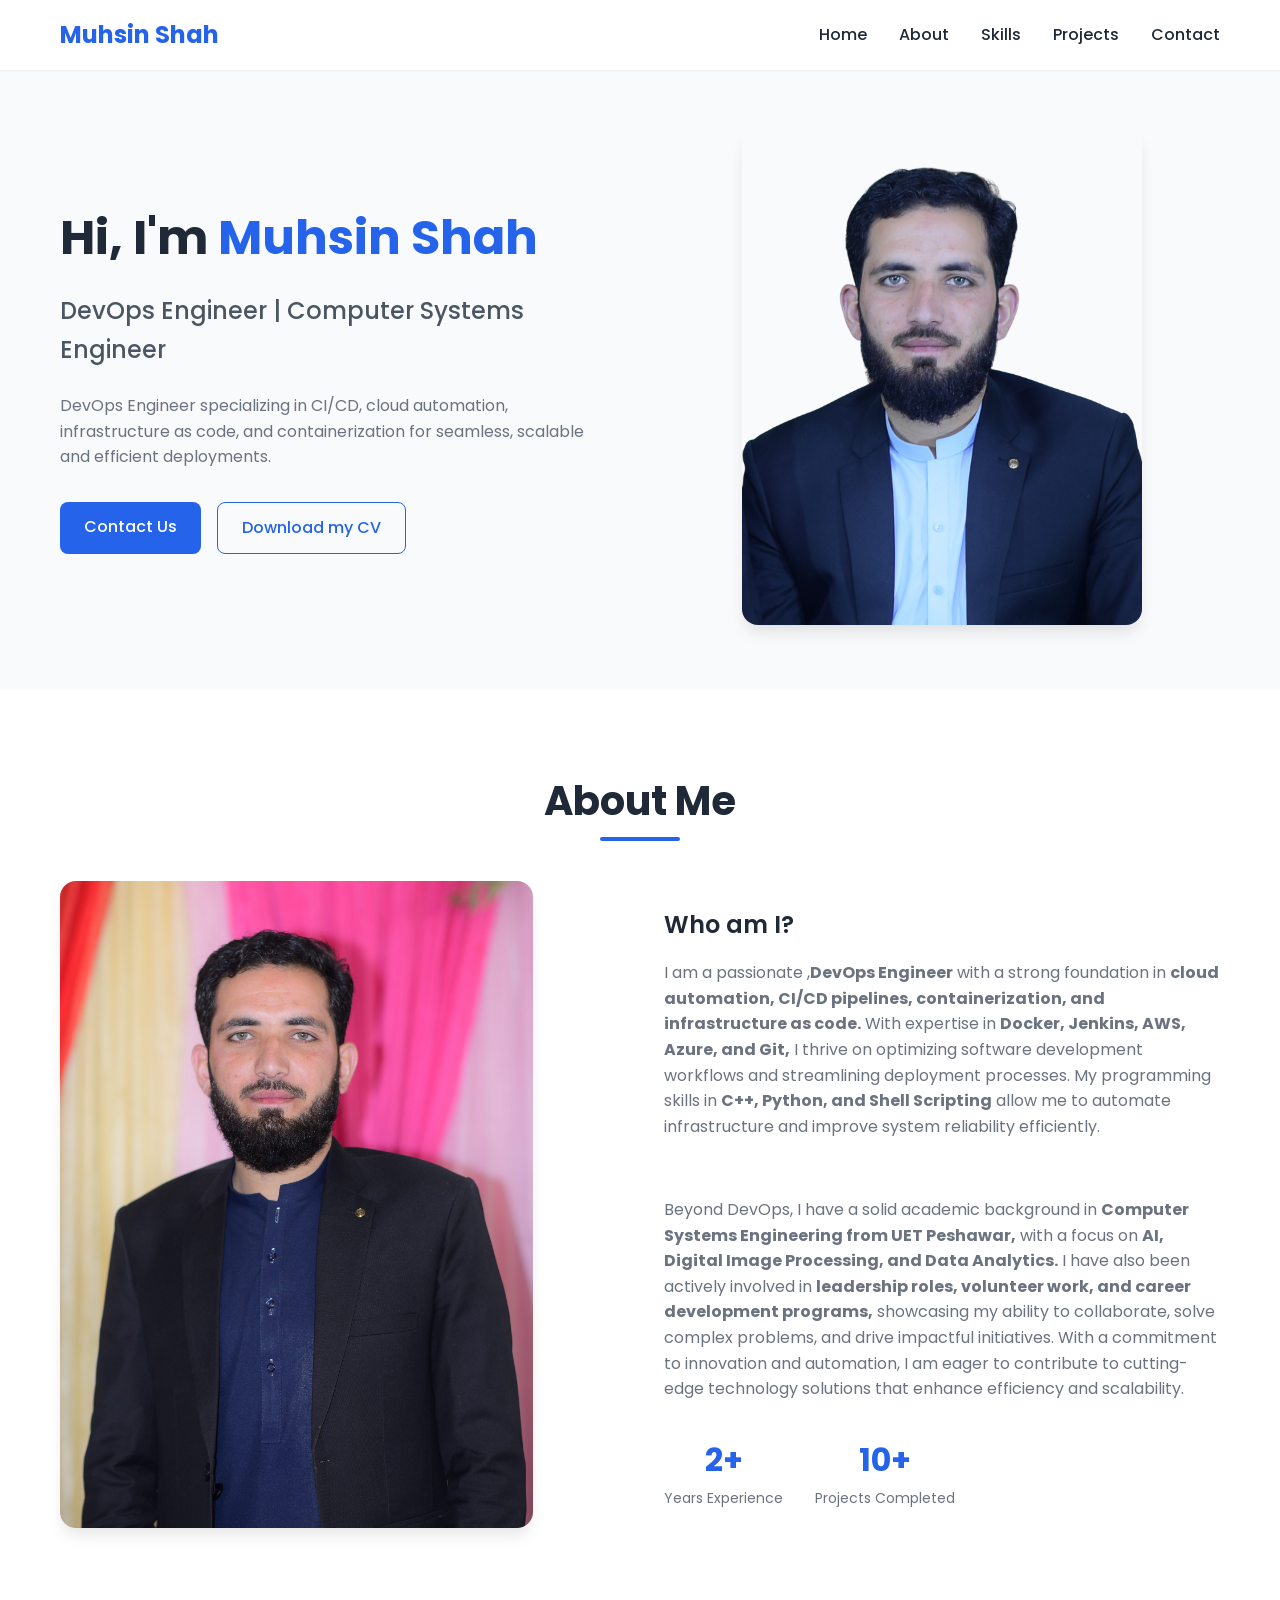
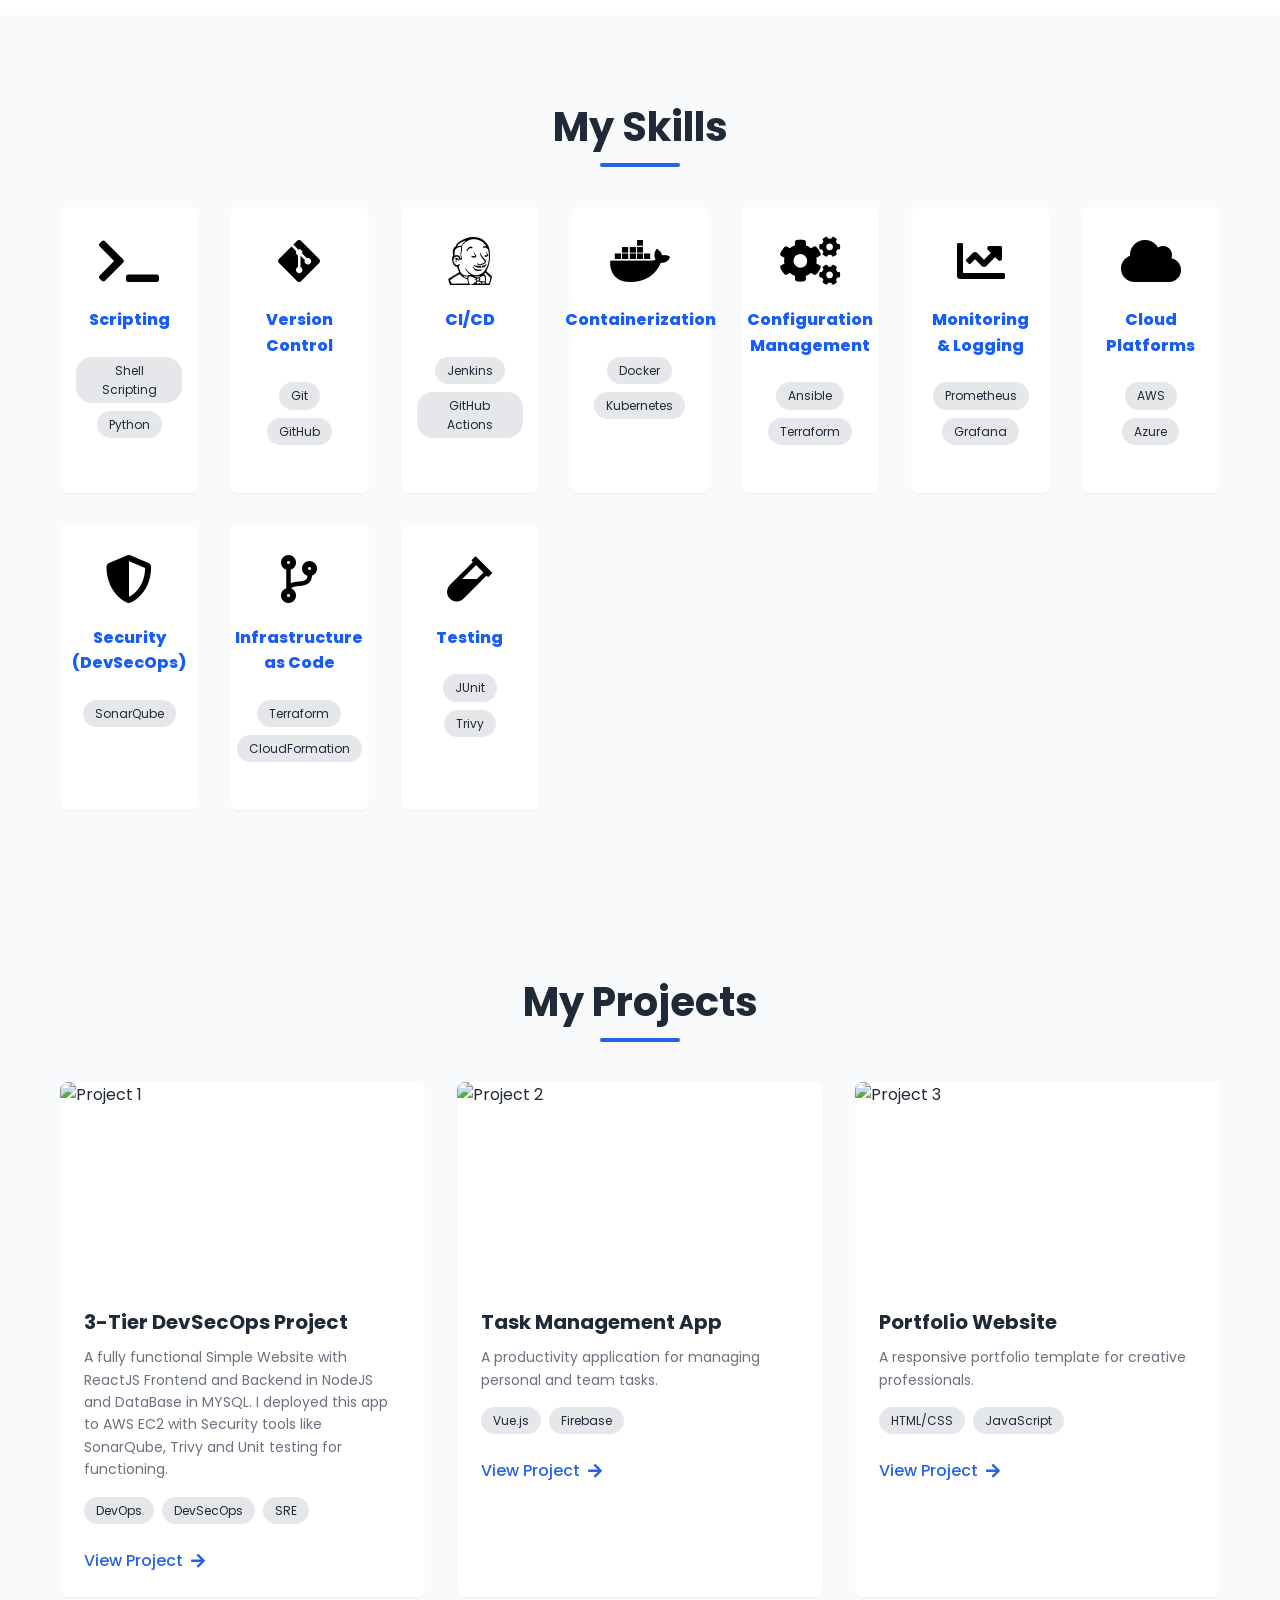
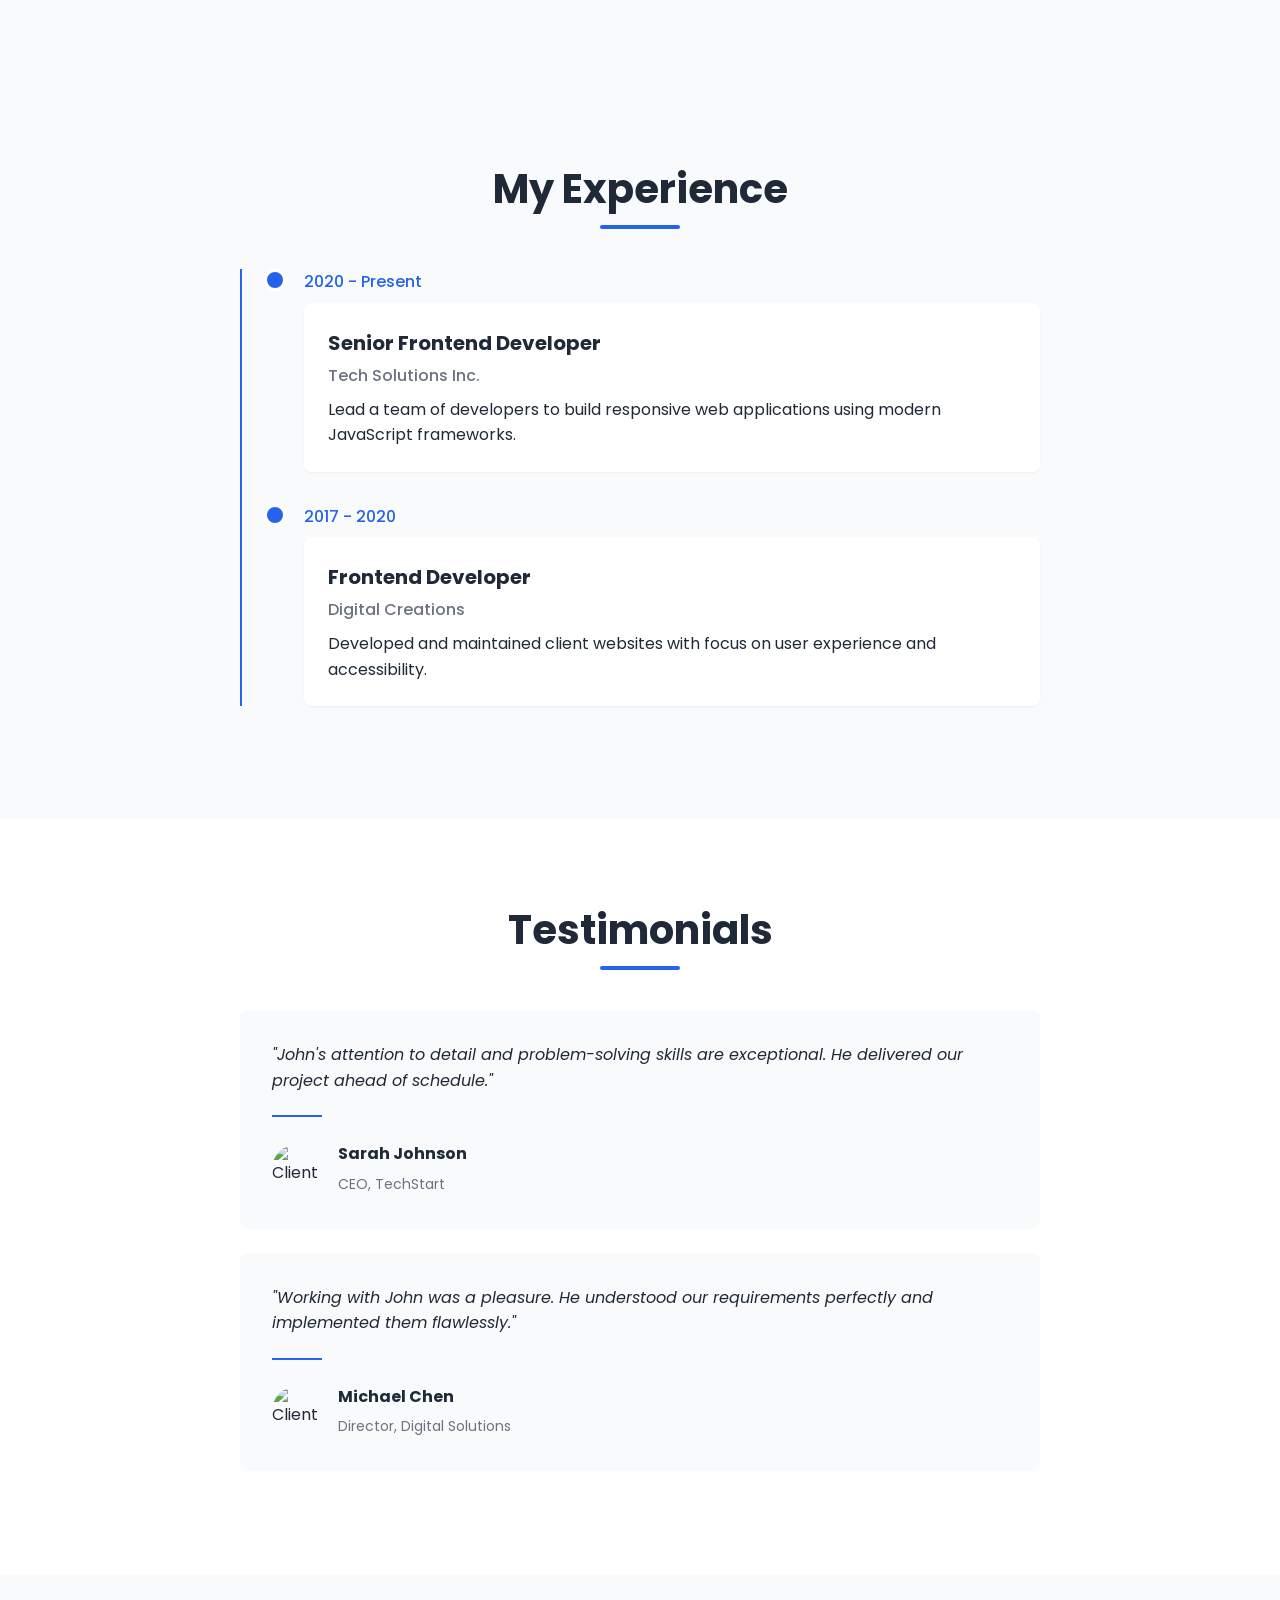
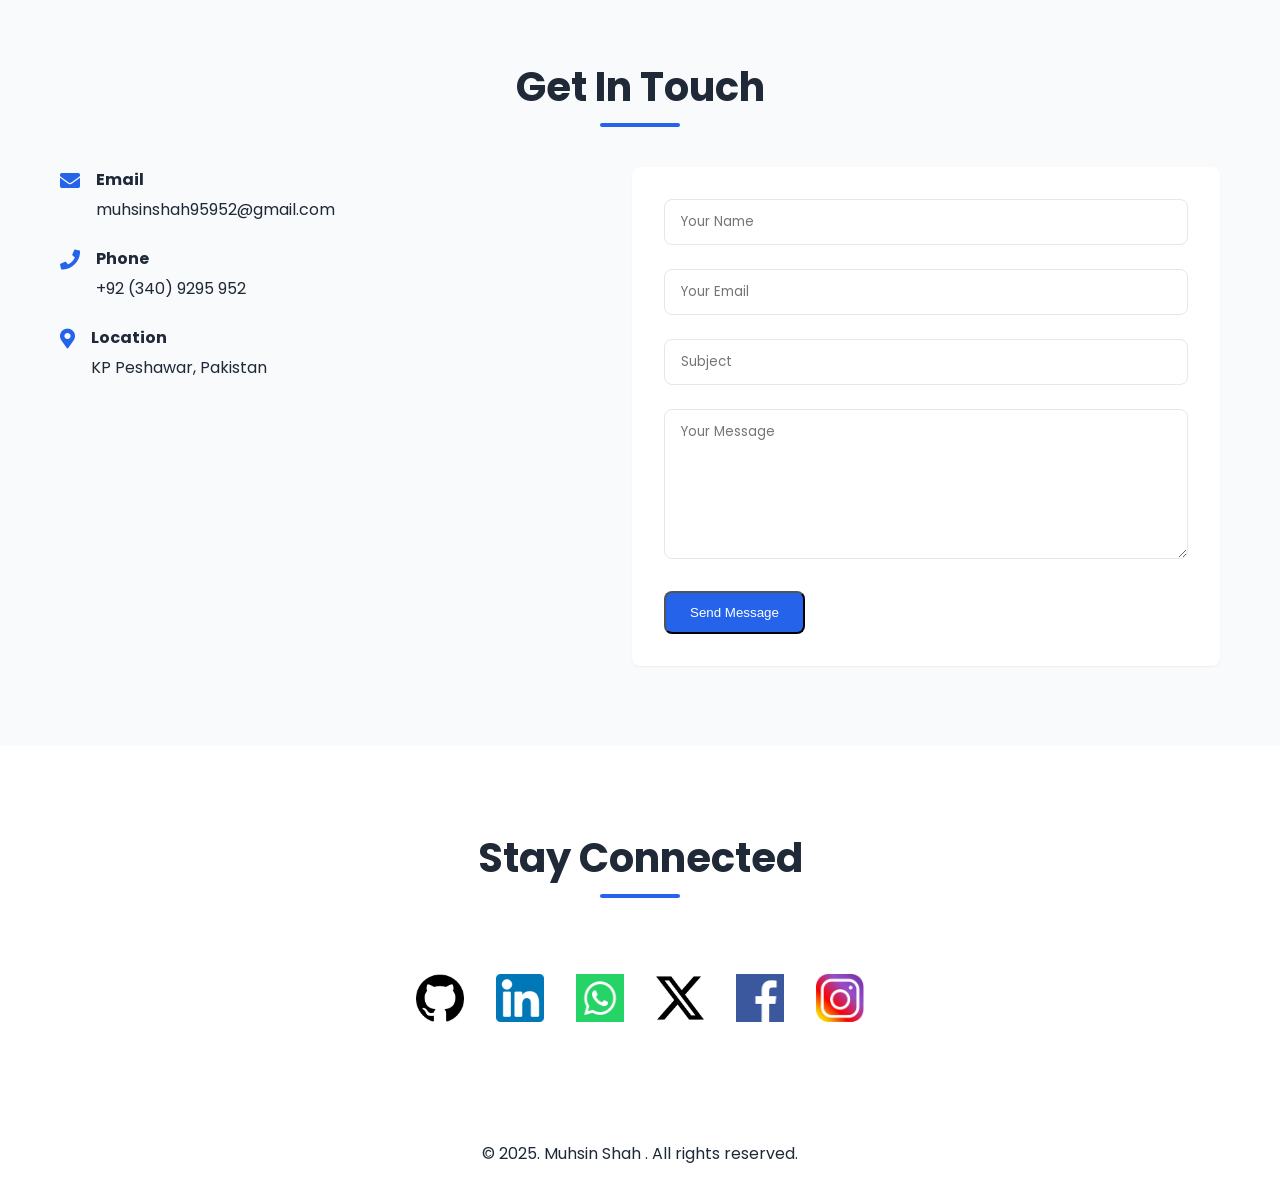
==== index.html @ 658a00d7 "Update index.html" ====
<!DOCTYPE html>
<html lang="en">
  <head>
    <meta charset="UTF-8" />
    <meta name="viewport" content="width=device-width, initial-scale=1.0" />
    <title>Muhsin Shah</title>
    <link
      rel="stylesheet"
      href="https://cdnjs.cloudflare.com/ajax/libs/font-awesome/6.4.0/css/all.min.css"
    />
    <link
      href="https://fonts.googleapis.com/css2?family=Poppins:wght@300;400;500;600;700&display=swap"
      rel="stylesheet"
    />
    <link
      rel="stylesheet"
      href="https://cdnjs.cloudflare.com/ajax/libs/font-awesome/5.15.4/css/all.min.css"
    />
    <link
      rel="stylesheet"
      href="https://cdnjs.cloudflare.com/ajax/libs/font-awesome/5.15.4/css/brands.min.css"
    />

    <link rel="stylesheet" href="./css/style.css" />
  </head>
  <body>
    <!-- Navigation -->
    <nav class="navbar">
      <div class="container">
        <a href="#" class="logo">Muhsin Shah</a>
        <div class="nav-links">
          <a href="#home">Home</a>
          <a href="#about">About</a>
          <a href="#skills">Skills</a>
          <a href="#projects">Projects</a>
          <a href="#contact">Contact</a>
        </div>
        <button class="menu-toggle" title="Toggle Navigation Menu">
          <i class="fas fa-bars"></i>
        </button>
      </div>
    </nav>

    <!-- Hero Section -->
    <section id="home" class="hero">
      <div class="container">
        <div class="hero-content">
          <h1>Hi, I'm <span>Muhsin Shah</span></h1>
          <h2>DevOps Engineer | Computer Systems Engineer</h2>
          <p>
            DevOps Engineer specializing in CI/CD, cloud automation,
            infrastructure as code, and containerization for seamless, scalable
            and efficient deployments.
          </p>
          <div class="cta-buttons">
            <a href="#stay-connected" class="btn primary">Contact Us</a>
            <a
              href="https://drive.google.com/uc?export=download&id=1-Bs3rzrTunUEr9uv6PEUd7dFPydY8OmH"
              class="btn secondary"
              >Download my CV</a
            >
          </div>
        </div>
        <div class="hero-image">
          <img src="./images/muhisn5.png" alt="Profile of Muhsin Shah" />
        </div>
      </div>
    </section>

    <!-- About Section -->
    <section id="about" class="about">
      <div class="container">
        <h2 class="section-title">About Me</h2>
        <div class="about-content">
          <div class="about-image">
            <img src="./images/muhisn4m1.jpg" alt="About Me" />
          </div>
          <div class="about-text">
            <h3>Who am I?</h3>
            <p>
              I am a passionate ,<b>DevOps Engineer</b> with a strong foundation
              in
              <b>
                cloud automation, CI/CD pipelines, containerization, and
                infrastructure as code.</b
              >
              With expertise in <b>Docker, Jenkins, AWS, Azure, and Git,</b> I
              thrive on optimizing software development workflows and
              streamlining deployment processes. My programming skills in
              <b>C++, Python, and Shell Scripting</b> allow me to automate
              infrastructure and improve system reliability efficiently.
            </p>
            <br />
            <p>
              Beyond DevOps, I have a solid academic background in
              <b>Computer Systems Engineering from UET Peshawar,</b> with a
              focus on
              <b>AI, Digital Image Processing, and Data Analytics.</b> I have
              also been actively involved in
              <b
                >leadership roles, volunteer work, and career development
                programs,</b
              >
              showcasing my ability to collaborate, solve complex problems, and
              drive impactful initiatives. With a commitment to innovation and
              automation, I am eager to contribute to cutting-edge technology
              solutions that enhance efficiency and scalability.
            </p>
            <div class="about-stats">
              <div class="stat-item">
                <span class="stat-number">2+</span>
                <span class="stat-label">Years Experience</span>
              </div>
              <div class="stat-item">
                <span class="stat-number">10+</span>
                <span class="stat-label">Projects Completed</span>
              </div>
            </div>
          </div>
        </div>
      </div>
    </section>

    <section id="skills" class="skills">
      <div class="container">
        <h2 class="section-title">My Skills</h2>
        <div class="skills-grid">
          <!-- Scripting -->
          <div class="skill-card">
            <div class="skill-icon"><i class="fas fa-terminal"></i></div>
            <h3>Scripting</h3>
            <div class="skill-tags">
              <span>Shell Scripting</span>
              <span>Python</span>
            </div>
          </div>

          <!-- Version Control -->
          <div class="skill-card">
            <div class="skill-icon"><i class="fab fa-git-alt"></i></div>
            <h3>Version Control</h3>
            <div class="skill-tags">
              <span>Git</span>
              <span>GitHub</span>
            </div>
          </div>

          <!-- CI/CD -->
          <div class="skill-card">
            <div class="skill-icon"><i class="fab fa-jenkins"></i></div>
            <h3>CI/CD</h3>
            <div class="skill-tags">
              <span>Jenkins</span>
              <span>GitHub Actions</span>
            </div>
          </div>

          <!-- Containerization -->
          <div class="skill-card">
            <div class="skill-icon"><i class="fab fa-docker"></i></div>
            <h3>Containerization</h3>
            <div class="skill-tags">
              <span>Docker</span>
              <span>Kubernetes</span>
            </div>
          </div>

          <!-- Configuration Management -->
          <div class="skill-card">
            <div class="skill-icon"><i class="fas fa-cogs"></i></div>
            <h3>Configuration Management</h3>
            <div class="skill-tags">
              <span>Ansible</span>
              <span>Terraform</span>
            </div>
          </div>

          <!-- Monitoring & Logging -->
          <div class="skill-card">
            <div class="skill-icon"><i class="fas fa-chart-line"></i></div>
            <h3>Monitoring & Logging</h3>
            <div class="skill-tags">
              <span>Prometheus</span>
              <span>Grafana</span>
            </div>
          </div>

          <!-- Cloud Platforms -->
          <div class="skill-card">
            <div class="skill-icon"><i class="fas fa-cloud"></i></div>
            <h3>Cloud Platforms</h3>
            <div class="skill-tags">
              <span>AWS</span>
              <span>Azure</span>
            </div>
          </div>

          <!-- DevSecOps -->
          <div class="skill-card">
            <div class="skill-icon"><i class="fas fa-shield-alt"></i></div>
            <h3>Security (DevSecOps)</h3>
            <div class="skill-tags">
              <span>SonarQube</span>
            </div>
          </div>

          <!-- IaC -->
          <div class="skill-card">
            <div class="skill-icon"><i class="fas fa-code-branch"></i></div>
            <h3>Infrastructure as Code</h3>
            <div class="skill-tags">
              <span>Terraform</span>
              <span>CloudFormation</span>
            </div>
          </div>

          <!-- Testing -->
          <div class="skill-card">
            <div class="skill-icon"><i class="fas fa-vial"></i></div>
            <h3>Testing</h3>
            <div class="skill-tags">
              <span>JUnit</span>
              <span>Trivy</span>
            </div>
          </div>
        </div>
      </div>
    </section>

    <!-- Projects Section -->
    <section id="projects" class="projects">
      <div class="container">
        <h2 class="section-title">My Projects</h2>
        <div class="projects-grid">
          <div class="project-card">
            <div class="project-image">
              <img
                src="https://images.unsplash.com/photo-1551288049-bebda4e38f71"
                alt="Project 1"
              />
            </div>
            <div class="project-content">
              <h3>3-Tier DevSecOps Project</h3>
              <p>
                A fully functional Simple Website with ReactJS Frontend and Backend in NodeJS and DataBase in MYSQL. 
                I deployed this app to AWS EC2 with Security tools like SonarQube, Trivy and Unit testing for functioning.
              </p>
              <div class="project-tags">
                <span>DevOps</span>
                <span>DevSecOps</span>
                <span>SRE</span>
              </div>
              <a href="#" class="project-link"
                >View Project <i class="fas fa-arrow-right"></i
              ></a>
            </div>
          </div>
          <div class="project-card">
            <div class="project-image">
              <img
                src="https://images.unsplash.com/photo-1467232004584-a241de8bcf5d"
                alt="Project 2"
              />
            </div>
            <div class="project-content">
              <h3>Task Management App</h3>
              <p>
                A productivity application for managing personal and team tasks.
              </p>
              <div class="project-tags">
                <span>Vue.js</span>
                <span>Firebase</span>
              </div>
              <a href="#" class="project-link"
                >View Project <i class="fas fa-arrow-right"></i
              ></a>
            </div>
          </div>
          <div class="project-card">
            <div class="project-image">
              <img
                src="https://images.unsplash.com/photo-1499951360447-b19be8fe80f5"
                alt="Project 3"
              />
            </div>
            <div class="project-content">
              <h3>Portfolio Website</h3>
              <p>A responsive portfolio template for creative professionals.</p>
              <div class="project-tags">
                <span>HTML/CSS</span>
                <span>JavaScript</span>
              </div>
              <a href="#" class="project-link"
                >View Project <i class="fas fa-arrow-right"></i
              ></a>
            </div>
          </div>
        </div>
      </div>
    </section>

    <!-- Experience Section -->
    <section id="experience" class="experience">
      <div class="container">
        <h2 class="section-title">My Experience</h2>
        <div class="timeline">
          <div class="timeline-item">
            <div class="timeline-date">2020 - Present</div>
            <div class="timeline-content">
              <h3>Senior Frontend Developer</h3>
              <h4>Tech Solutions Inc.</h4>
              <p>
                Lead a team of developers to build responsive web applications
                using modern JavaScript frameworks.
              </p>
            </div>
          </div>
          <div class="timeline-item">
            <div class="timeline-date">2017 - 2020</div>
            <div class="timeline-content">
              <h3>Frontend Developer</h3>
              <h4>Digital Creations</h4>
              <p>
                Developed and maintained client websites with focus on user
                experience and accessibility.
              </p>
            </div>
          </div>
        </div>
      </div>
    </section>

    <!-- Testimonials Section -->
    <section id="testimonials" class="testimonials">
      <div class="container">
        <h2 class="section-title">Testimonials</h2>
        <div class="testimonial-slider">
          <div class="testimonial-item">
            <div class="testimonial-content">
              <p>
                "John's attention to detail and problem-solving skills are
                exceptional. He delivered our project ahead of schedule."
              </p>
            </div>
            <div class="testimonial-author">
              <img
                src="https://images.unsplash.com/photo-1531123897727-8f129e1688ce"
                alt="Client 1"
              />
              <div>
                <h4>Sarah Johnson</h4>
                <span>CEO, TechStart</span>
              </div>
            </div>
          </div>
          <div class="testimonial-item">
            <div class="testimonial-content">
              <p>
                "Working with John was a pleasure. He understood our
                requirements perfectly and implemented them flawlessly."
              </p>
            </div>
            <div class="testimonial-author">
              <img
                src="https://images.unsplash.com/photo-1568602471122-7832951cc4c5"
                alt="Client 2"
              />
              <div>
                <h4>Michael Chen</h4>
                <span>Director, Digital Solutions</span>
              </div>
            </div>
          </div>
        </div>
      </div>
    </section>

    <!-- Contact Section -->
    <section id="contact" class="contact">
      <div class="container">
        <h2 class="section-title">Get In Touch</h2>
        <div class="contact-container">
          <div class="contact-info">
            <div class="info-item">
              <i class="fas fa-envelope"></i>
              <div>
                <h4>Email</h4>
                <span>muhsinshah95952@gmail.com</span>
              </div>
            </div>
            <div class="info-item">
              <i class="fas fa-phone"></i>
              <div>
                <h4>Phone</h4>
                <span>+92 (340) 9295 952</span>
              </div>
            </div>
            <div class="info-item">
              <i class="fas fa-map-marker-alt"></i>
              <div>
                <h4>Location</h4>
                <span>KP Peshawar, Pakistan</span>
              </div>
            </div>
          </div>
          <form class="contact-form">
            <div class="form-group">
              <input type="text" name="name" placeholder="Your Name" required />
            </div>
            <div class="form-group">
              <input
                type="email"
                name="email"
                placeholder="Your Email"
                required
              />
            </div>
            <div class="form-group">
              <input type="text" name="subject" placeholder="Subject" />
            </div>
            <div class="form-group">
              <textarea
                name="message"
                placeholder="Your Message"
                required
              ></textarea>
            </div>
            <button type="submit" class="btn primary">Send Message</button>
          </form>
        </div>
      </div>
    </section>
    <!-- stay connected -->
    <section class="stay-connected" id="stay-connected">
      <!-- Social media links would go here -->
      <footer>
        <h2 class="section-title">Stay Connected</h2>
        <div class="footer-image-position">
          <a href="https://github.com/Muhsin95952">
            <img class="footer-image-size" src="icons/github.png" alt="dribble"
          /></a>
          <a href="https://www.linkedin.com/in/muhsin-shah-b585aa237/">
            <img
              class="footer-image-size"
              src="icons/linkedin.png"
              alt="dribble"
          /></a>
          <a href="https://Wa.me/+923409295952">
            <img
              class="footer-image-size"
              src="icons/whatsapp.png"
              alt="dribble"
          /></a>
          <a href="https://x.com/MuhsinS67126126">
            <img
              class="footer-image-size"
              src="icons/twitter.png"
              alt="dribble"
          /></a>
          <a href="https://www.facebook.com/muhsin.shah.5030/">
            <img
              class="footer-image-size"
              src="icons/facebook.png"
              alt="dribble"
          /></a>
          <a href="https://www.instagram.com/muhsinshah95952/">
            <img
              class="footer-image-size"
              src="icons/instagram.png"
              alt="dribble"
          /></a>
        </div>
      </footer>
    </section>

    <!-- Footer -->
    <footer class="footer">
      <div class="container">
        <div class="social-links">
          <footer></footer>
        </div>
        <p class="copyright">&copy; 2025. Muhsin Shah . All rights reserved.</p>
      </div>
    </footer>

    <script src="./js/main.js"></script>
  </body>
</html>
---- css/style.css ----
:root {
  --primary-color: #2563eb;
  --secondary-color: #1e40af;
  --text-color: #1f2937;
  --light-text: #6b7280;
  --bg-color: #f9fafb;
  --white: #ffffff;
  --gray-light: #e5e7eb;
  --gray-dark: #4b5563;
  --shadow-sm: 0 1px 2px 0 rgba(0, 0, 0, 0.05);
  --shadow-md: 0 4px 6px -1px rgba(0, 0, 0, 0.1);
  --shadow-lg: 0 10px 15px -3px rgba(0, 0, 0, 0.1);
  --transition: all 0.3s ease;
}

* {
  margin: 0;
  padding: 0;
  box-sizing: border-box;
}

body {
  font-family: "Poppins", sans-serif;
  color: var(--text-color);
  background-color: var(--bg-color);
  line-height: 1.6;
}

.container {
  width: 100%;
  max-width: 1200px;
  margin: 0 auto;
  padding: 0 20px;
}

/* Navigation Styles */
.navbar {
  background-color: var(--white);
  box-shadow: var(--shadow-sm);
  position: fixed;
  width: 100%;
  z-index: 1000;
  padding: 1rem 0;
}

.navbar .container {
  display: flex;
  justify-content: space-between;
  align-items: center;
}

.logo {
  font-size: 1.5rem;
  font-weight: 700;
  color: var(--primary-color);
  text-decoration: none;
}

.nav-links {
  display: flex;
  gap: 2rem;
}

.nav-links a {
  color: var(--text-color);
  text-decoration: none;
  font-weight: 500;
  transition: var(--transition);
}

.nav-links a:hover {
  color: var(--primary-color);
}

.menu-toggle {
  display: none;
  background: none;
  border: none;
  font-size: 1.5rem;
  color: var(--text-color);
  cursor: pointer;
}

/* Hero Section Styles */
.hero {
  padding: 8rem 0 4rem;
}

.hero .container {
  display: flex;
  align-items: center;
  gap: 3rem;
}

.hero-content {
  flex: 1;
}

.hero-content h1 {
  font-size: 3rem;
  font-weight: 700;
  margin-bottom: 1rem;
}

.hero-content h1 span {
  color: var(--primary-color);
}

.hero-content h2 {
  font-size: 1.5rem;
  font-weight: 500;
  color: var(--gray-dark);
  margin-bottom: 1.5rem;
}

.hero-content p {
  margin-bottom: 2rem;
  color: var(--light-text);
}

.cta-buttons {
  display: flex;
  gap: 1rem;
}

.btn {
  padding: 0.75rem 1.5rem;
  border-radius: 0.5rem;
  font-weight: 500;
  text-decoration: none;
  transition: var(--transition);
}

.btn.primary {
  background-color: var(--primary-color);
  color: var(--white);
}

.btn.primary:hover {
  background-color: var(--secondary-color);
}

.btn.secondary {
  border: 1px solid var(--primary-color);
  color: var(--primary-color);
}

.btn.secondary:hover {
  background-color: var(--primary-color);
  color: var(--white);
}

.hero-image {
  flex: 1;
  display: flex;
  justify-content: center;
}

.hero-image img {
  width: 100%;
  max-width: 400px;
  border-radius: 1rem;
  box-shadow: var(--shadow-lg);
}

/* Section Common Styles */
.section-title {
  font-size: 2.5rem;
  font-weight: 700;
  text-align: center;
  margin-bottom: 3rem;
  position: relative;
}

.section-title::after {
  content: "";
  position: absolute;
  bottom: -0.5rem;
  left: 50%;
  transform: translateX(-50%);
  width: 80px;
  height: 4px;
  background-color: var(--primary-color);
  border-radius: 2px;
}

/* About Section Styles */
.about {
  padding: 5rem 0;
  background-color: var(--white);
}

.about-content {
  display: flex;
  align-items: center;
  gap: 3rem;
}

.about-image {
  flex: 1;
}

.about-image img {
  width: 85%;
  border-radius: 1rem;
  box-shadow: var(--shadow-lg);
}

.about-text {
  flex: 1;
}

.about-text h3 {
  font-size: 1.5rem;
  font-weight: 600;
  margin-bottom: 1rem;
}

.about-text p {
  margin-bottom: 2rem;
  color: var(--light-text);
}

.about-stats {
  display: flex;
  gap: 2rem;
  margin-top: 2rem;
}

.stat-item {
  text-align: center;
}

.stat-number {
  font-size: 2rem;
  font-weight: 700;
  color: var(--primary-color);
  display: block;
}

.stat-label {
  font-size: 0.875rem;
  color: var(--light-text);
}

/* Skills Section Styles */
.skills {
  padding: 5rem 0;
  background-color: var(--bg-color);
}

.skills-grid {
  display: grid;
  grid-template-columns: repeat(auto-fill, minmax(120px, 1fr));
  gap: 2rem;
  justify-items: center;
}

.skill-card {
  display: flex;
  flex-direction: column;
  align-items: center;
  background-color: var(--white);
  padding: 1.5rem 1rem;
  border-radius: 0.5rem;
  box-shadow: var(--shadow-sm);
  transition: var(--transition);
  width: 100%;
  text-align: center;
}

.skill-card:hover {
  transform: translateY(-5px);
  box-shadow: var(--shadow-lg);
}

.skill-icon {
  width: 60px;
  height: 60px;
  display: flex;
  align-items: center;
  justify-content: center;
  color: rgb(0, 0, 0);
  border-radius: 50%;
  margin-bottom: 1rem;
  font-size: 3rem;
}

.skill-card h3 {
  font-size: 1rem;
  font-weight: 800;
  color: rgb(24, 92, 250);
}

.skill-tags {
  display: flex;
  /* make this skill-tags in center */
  justify-content: center;
  flex-wrap: wrap;
  gap: 0.5rem;
  margin-bottom: 1.5rem;
  margin-top: 1.5rem;
}

.skill-tags span {
  background-color: var(--gray-light);
  color: var(--text-color);
  padding: 0.25rem 0.75rem;
  border-radius: 1rem;
  font-size: 0.75rem;
}

/* Projects Section Styles */
.projects {
  padding: 5rem 0;
}

.projects-grid {
  display: grid;
  grid-template-columns: repeat(3, 1fr);
  gap: 2rem;
}

.project-card {
  background-color: var(--white);
  border-radius: 0.5rem;
  overflow: hidden;
  box-shadow: var(--shadow-sm);
  transition: var(--transition);
}

.project-card:hover {
  transform: translateY(-5px);
  box-shadow: var(--shadow-lg);
}

.project-image {
  height: 200px;
  overflow: hidden;
}

.project-image img {
  width: 100%;
  height: 100%;
  object-fit: cover;
  transition: var(--transition);
}

.project-card:hover .project-image img {
  transform: scale(1.05);
}

.project-content {
  padding: 1.5rem;
}

.project-content h3 {
  font-size: 1.25rem;
  margin-bottom: 0.5rem;
}

.project-content p {
  color: var(--light-text);
  margin-bottom: 1rem;
  font-size: 0.875rem;
}

.project-tags {
  display: flex;
  flex-wrap: wrap;
  gap: 0.5rem;
  margin-bottom: 1.5rem;
}

.project-tags span {
  background-color: var(--gray-light);
  color: var(--text-color);
  padding: 0.25rem 0.75rem;
  border-radius: 1rem;
  font-size: 0.75rem;
}

.project-link {
  display: inline-flex;
  align-items: center;
  color: var(--primary-color);
  font-weight: 500;
  text-decoration: none;
  transition: var(--transition);
}

.project-link i {
  margin-left: 0.5rem;
  transition: var(--transition);
}

.project-link:hover {
  color: var(--secondary-color);
}

.project-link:hover i {
  transform: translateX(3px);
}

/* Experience Section Styles */
.experience {
  padding: 5rem 0;
  background-color: var(--bg-color);
}

.timeline {
  position: relative;
  max-width: 800px;
  margin: 0 auto;
  padding-left: 2rem;
}

.timeline::before {
  content: "";
  position: absolute;
  top: 0;
  bottom: 0;
  left: 0;
  width: 2px;
  background-color: var(--primary-color);
}

.timeline-item {
  position: relative;
  margin-bottom: 2rem;
  padding-left: 2rem;
}

.timeline-item::before {
  content: "";
  position: absolute;
  top: 0;
  left: -0.5rem;
  width: 1rem;
  height: 1rem;
  border-radius: 50%;
  background-color: var(--primary-color);
  border: 3px solid var(--white);
}

.timeline-date {
  font-weight: 500;
  color: var(--primary-color);
  margin-bottom: 0.5rem;
}

.timeline-content {
  background-color: var(--white);
  padding: 1.5rem;
  border-radius: 0.5rem;
  box-shadow: var(--shadow-sm);
}

.timeline-content h3 {
  font-size: 1.25rem;
  margin-bottom: 0.25rem;
}

.timeline-content h4 {
  font-size: 1rem;
  font-weight: 500;
  color: var(--light-text);
  margin-bottom: 0.5rem;
}

/* Testimonials Section Styles */
.testimonials {
  padding: 5rem 0;
  background-color: var(--white);
}

.testimonial-slider {
  max-width: 800px;
  margin: 0 auto;
}

.testimonial-item {
  background-color: var(--bg-color);
  padding: 2rem;
  border-radius: 0.5rem;
  margin-bottom: 1.5rem;
}

.testimonial-content {
  position: relative;
  padding-bottom: 1.5rem;
  margin-bottom: 1.5rem;
}

.testimonial-content::after {
  content: "";
  position: absolute;
  bottom: 0;
  left: 0;
  width: 50px;
  height: 2px;
  background-color: var(--primary-color);
}

.testimonial-content p {
  font-style: italic;
  color: var(--text-color);
}

.testimonial-author {
  display: flex;
  align-items: center;
  gap: 1rem;
}

.testimonial-author img {
  width: 50px;
  height: 50px;
  border-radius: 50%;
  object-fit: cover;
}

.testimonial-author h4 {
  font-size: 1rem;
  margin-bottom: 0.25rem;
}

.testimonial-author span {
  font-size: 0.875rem;
  color: var(--light-text);
}

/* Contact Section Styles */
.contact {
  padding: 5rem 0;
  background-color: var(--bg-color);
}

.contact-container {
  display: flex;
  gap: 3rem;
}

.contact-info {
  flex: 1;
}

.info-item {
  display: flex;
  align-items: flex-start;
  gap: 1rem;
  margin-bottom: 1.5rem;
}

.info-item i {
  font-size: 1.25rem;
  color: var(--primary-color);
  margin-top: 0.25rem;
}

.info-item h4 {
  font-size: 1rem;
  margin-bottom: 0.25rem;
}

.contact-form {
  flex: 1;
  background-color: var(--white);
  padding: 2rem;
  border-radius: 0.5rem;
  box-shadow: var(--shadow-sm);
}

.form-group {
  margin-bottom: 1.5rem;
}

.form-group input,
.form-group textarea {
  width: 100%;
  padding: 0.75rem 1rem;
  border: 1px solid var(--gray-light);
  border-radius: 0.5rem;
  font-family: inherit;
  transition: var(--transition);
}

.form-group input:focus,
.form-group textarea:focus {
  outline: none;
  border-color: var(--primary-color);
  box-shadow: 0 0 0 3px rgba(37, 99, 235, 0.1);
}

.form-group textarea {
  min-height: 150px;
  resize: vertical;
}
.form-group button {
  background-color: var(--primary-color);
  color: var(--white);
  padding: 0.75rem 1.5rem;
  border: none;
  border-radius: 0.5rem;
  font-weight: 500;
  cursor: pointer;
  transition: var(--transition);
}

/* stay connected section */
.stay-connected {
  padding: 5rem 0;
  background-color: var(--white);
}
img.footer-image-size {
  height: 5rem;
  width: 5rem;
  padding: 1rem;
}
footer {
  background-color: var(--white);
}
.footer-image-position {
  padding-top: 20px;
  display: flex;
  justify-content: center;
  align-items: center;
}
.copyright {
  text-align: center;
  color: var(--text-color);
  padding: 1rem 0;
}

/* Responsive Styles */
@media (max-width: 768px) {
  .hero .container,
  .about-content {
    flex-direction: column;
  }

  .hero {
    padding-top: 6rem;
  }

  .hero-content h1 {
    font-size: 2.5rem;
  }

  .nav-links {
    display: none;
  }

  .menu-toggle {
    display: block;
  }
}
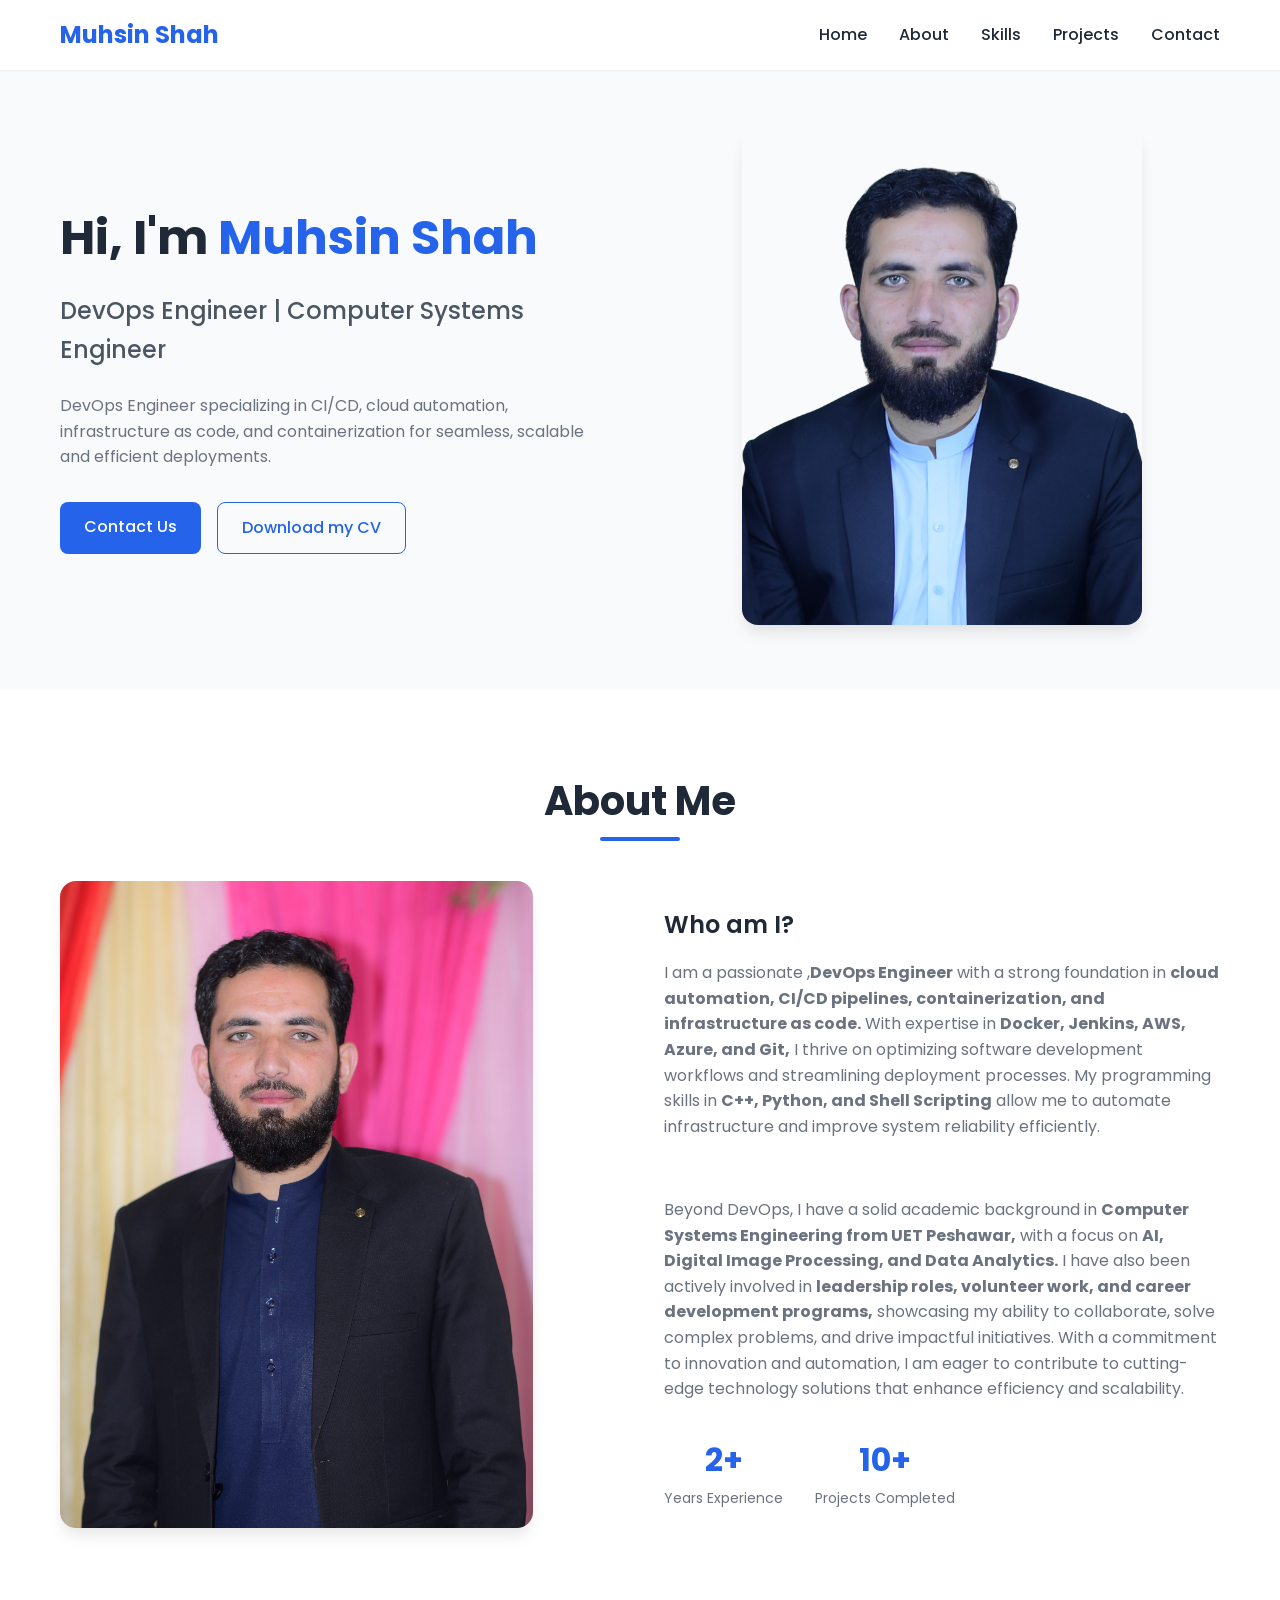
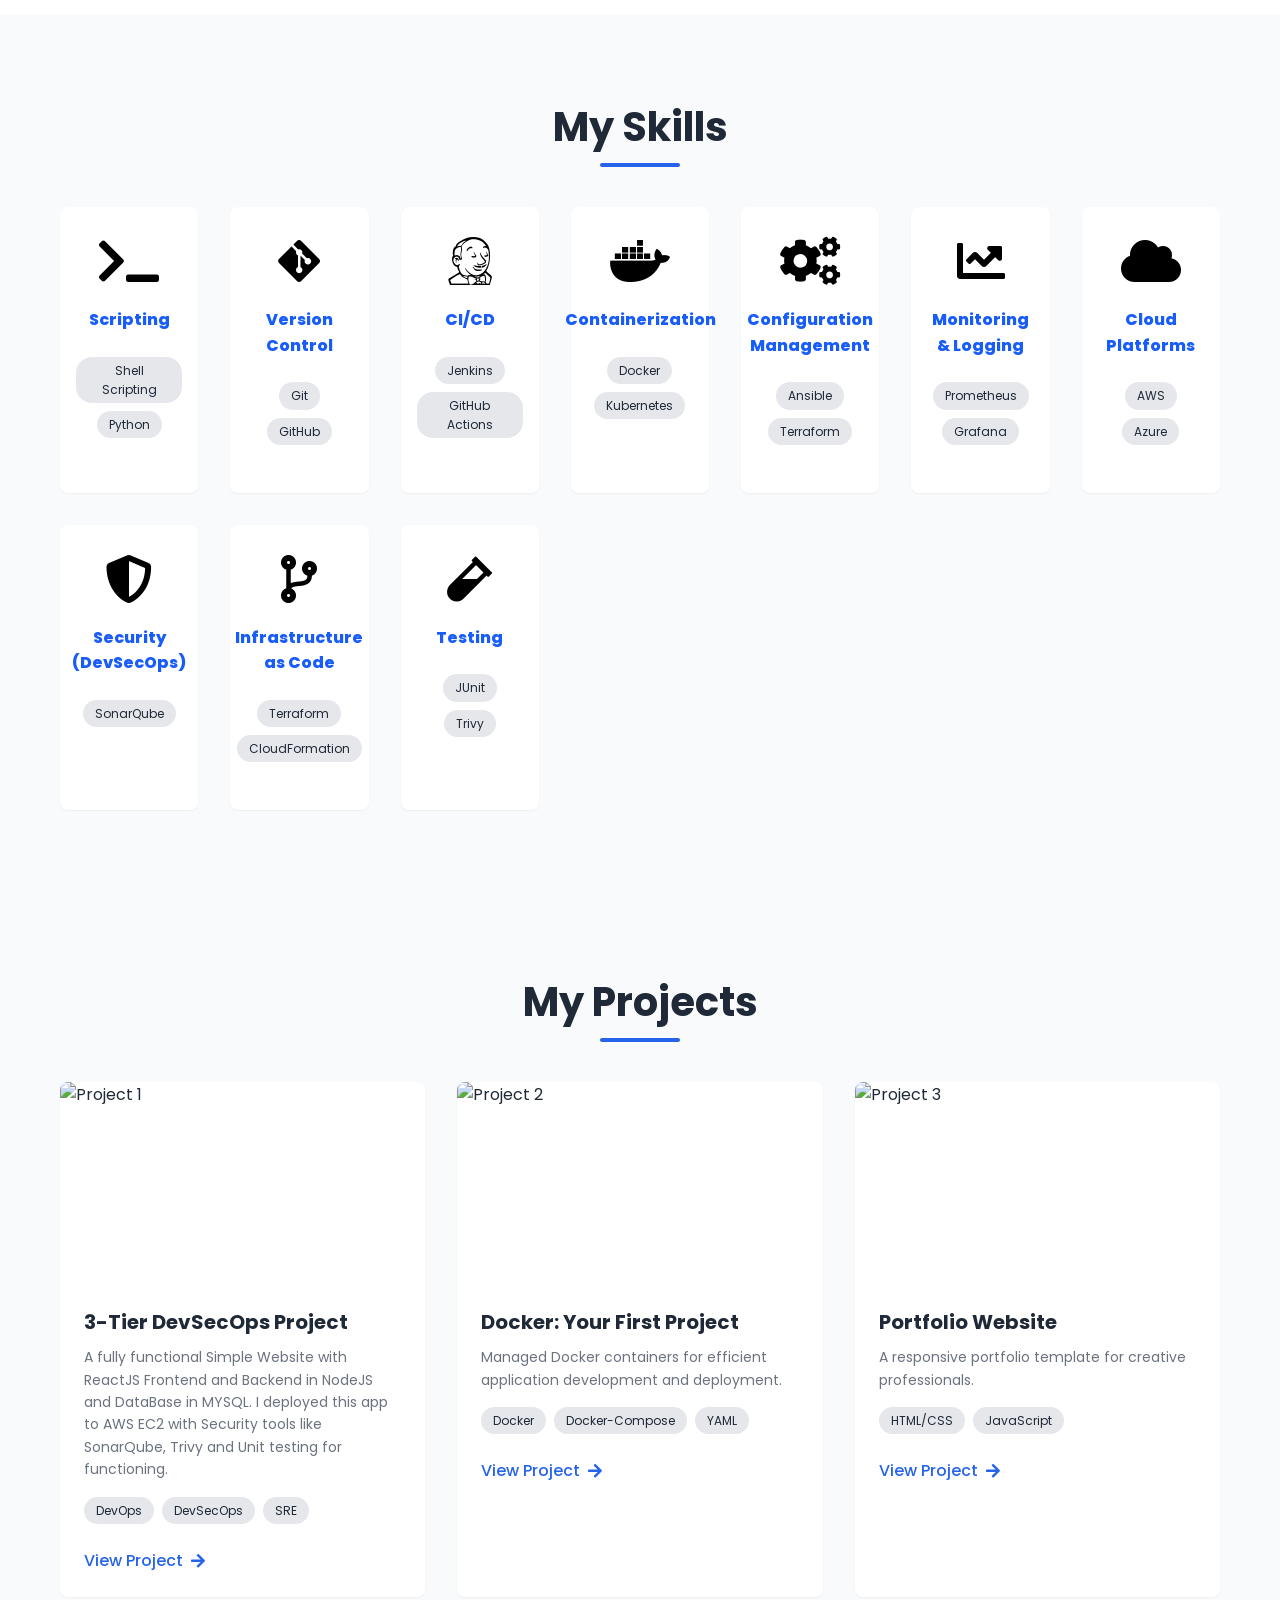
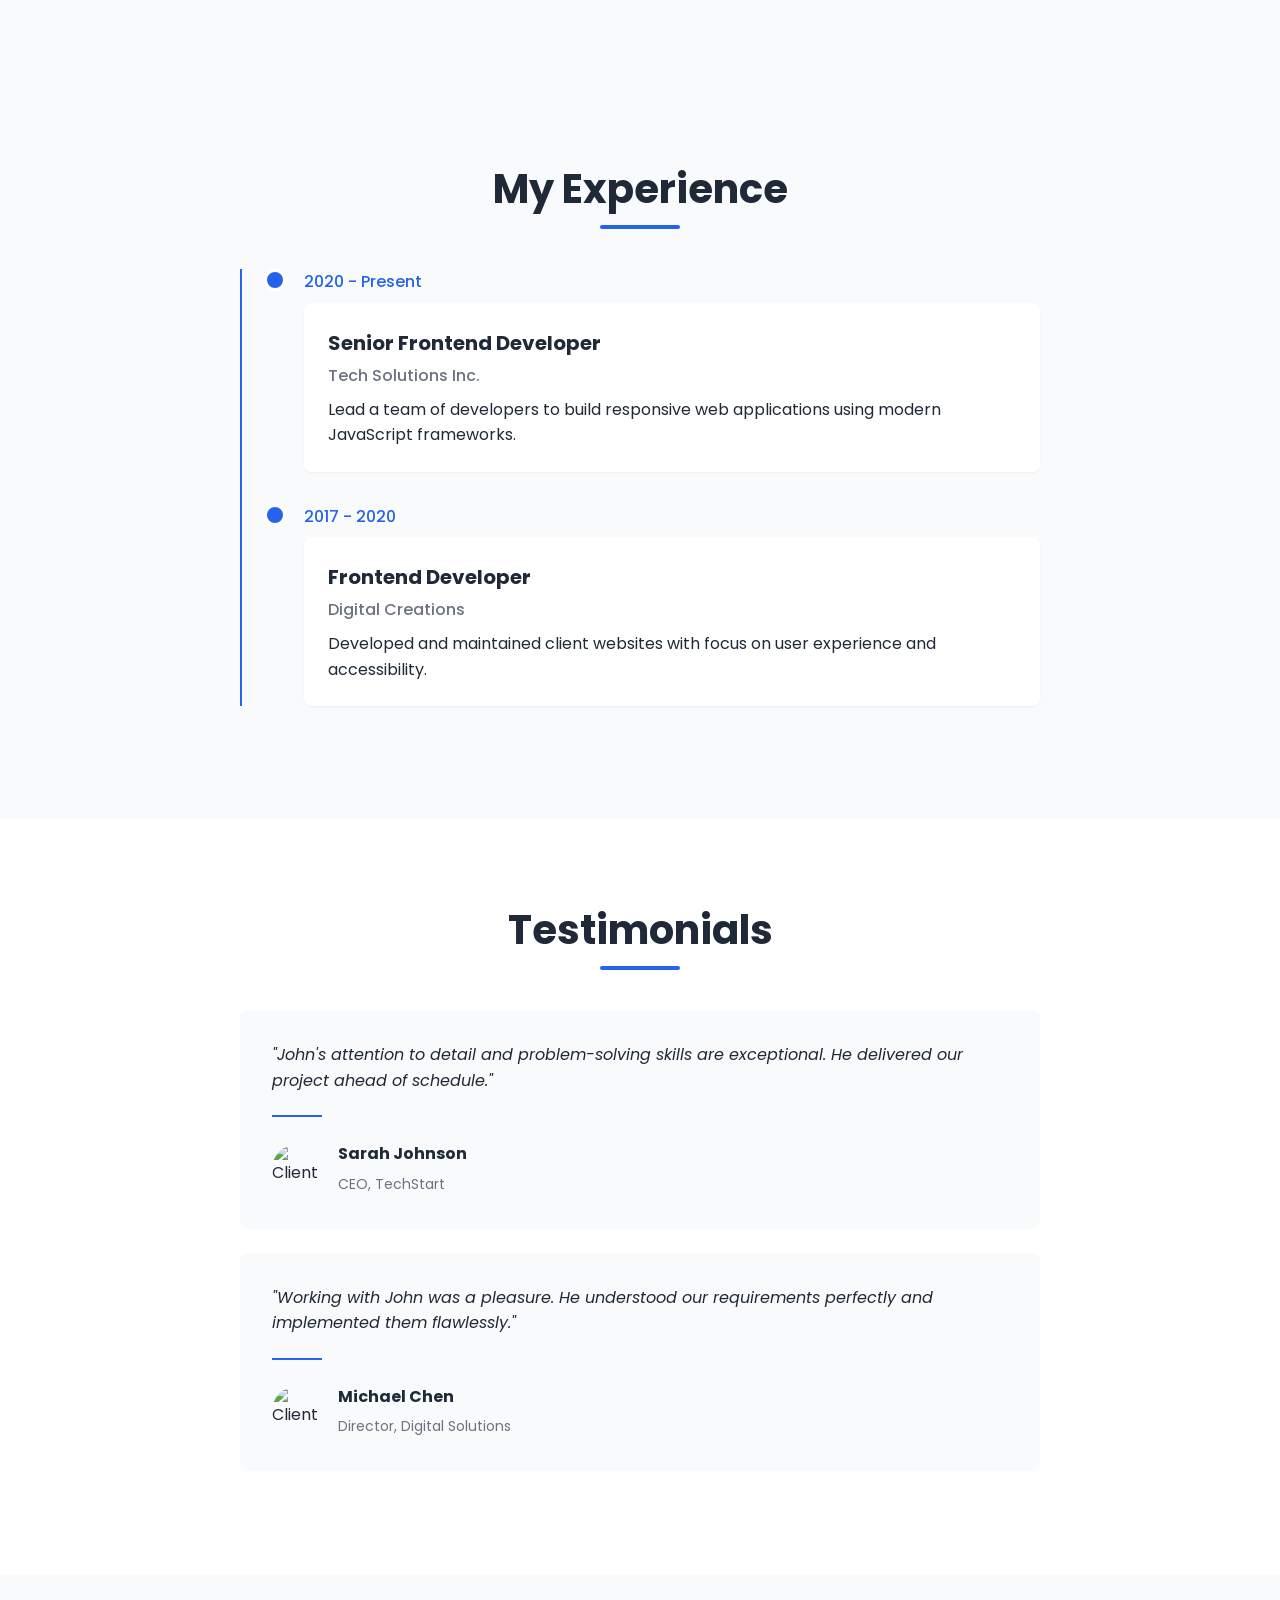
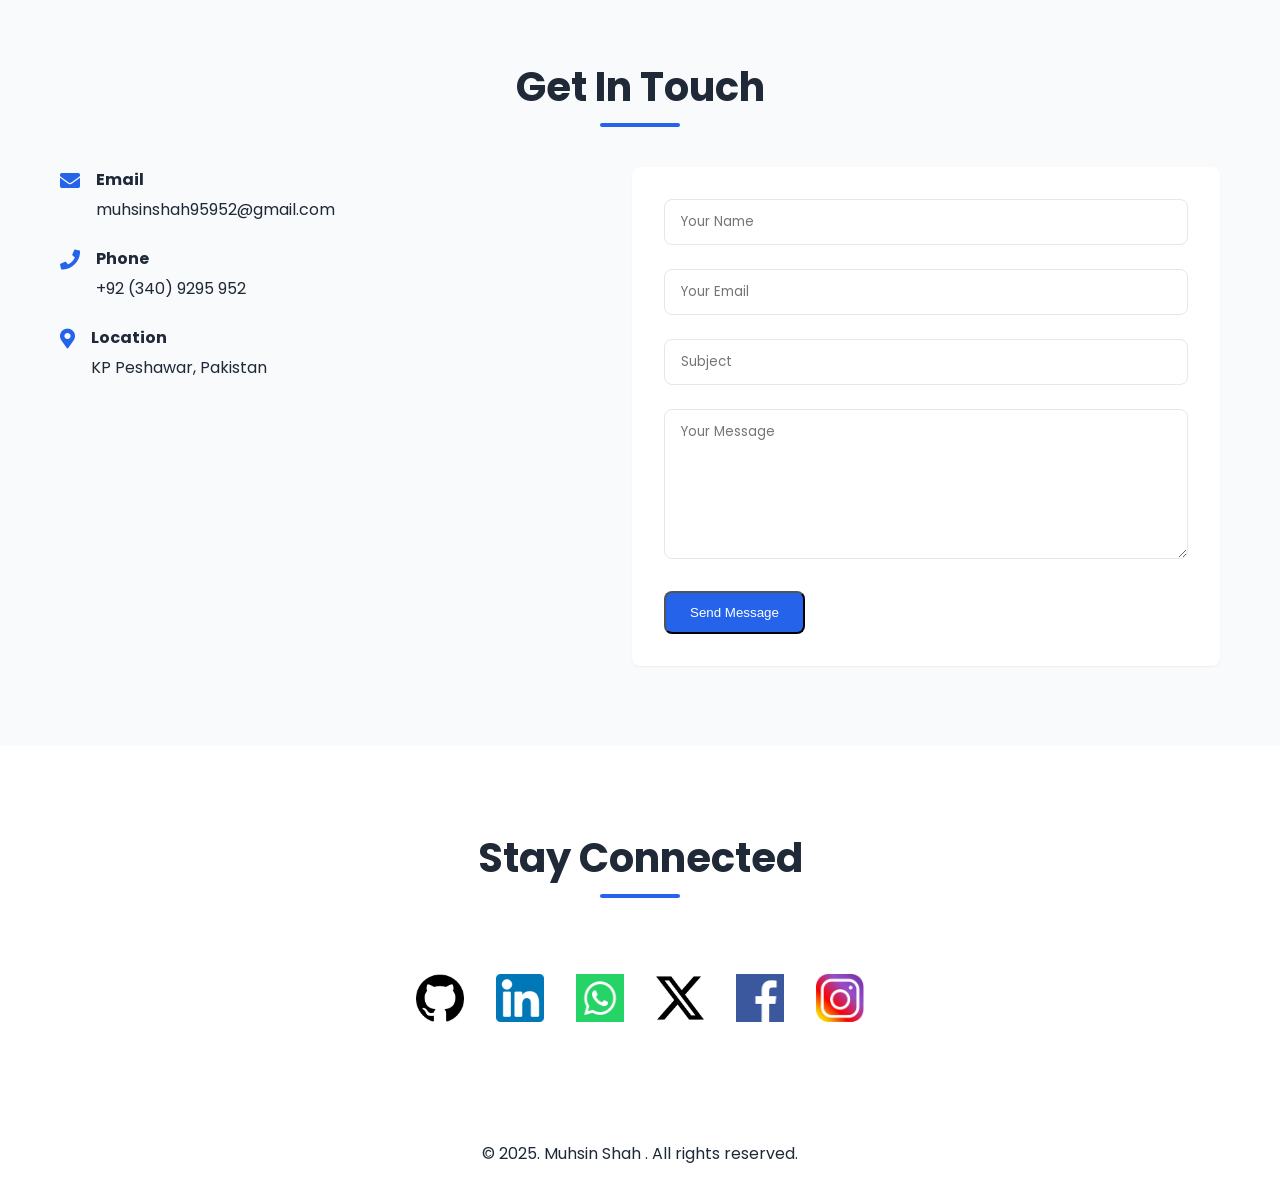
==== commit 5a77df7c: "Update index.html" ====
--- a/index.html
+++ b/index.html
@@ -250,7 +250,7 @@
                 <span>DevSecOps</span>
                 <span>SRE</span>
               </div>
-              <a href="#" class="project-link"
+              <a href="https://github.com/Muhsin95952/3-Tier-DevSecOps-project" class="project-link"
                 >View Project <i class="fas fa-arrow-right"></i
               ></a>
             </div>
@@ -258,20 +258,22 @@
           <div class="project-card">
             <div class="project-image">
               <img
-                src="https://images.unsplash.com/photo-1467232004584-a241de8bcf5d"
+                src="https://media.licdn.com/dms/image/v2/D560DAQHjKrL64jLnaA/learning-public-crop_675_1200/learning-public-crop_675_1200/0/1701991509593?e=2147483647&v=beta&t=hCiiqB_dyO1JNWdc_-KIeNorA1CSObEYz-J49JpeeZQ"
                 alt="Project 2"
               />
             </div>
             <div class="project-content">
-              <h3>Task Management App</h3>
-              <p>
-                A productivity application for managing personal and team tasks.
+              <h3>Docker: Your First Project</h3>
+              <p>
+                Managed Docker containers for efficient application development and deployment. 
               </p>
               <div class="project-tags">
-                <span>Vue.js</span>
-                <span>Firebase</span>
-              </div>
-              <a href="#" class="project-link"
+                <span>Docker</span>
+                <span>Docker-Compose</span>
+                <span>YAML</span>
+              </div>
+              <a href="https://www.linkedin.com/learning/certificates/3388cc7b5c6d6187e3cfe57b08aec1c725d20e8144fc6550793dbe3e64df1612?trk=share_certificate" 
+                class="project-link"
                 >View Project <i class="fas fa-arrow-right"></i
               ></a>
             </div>
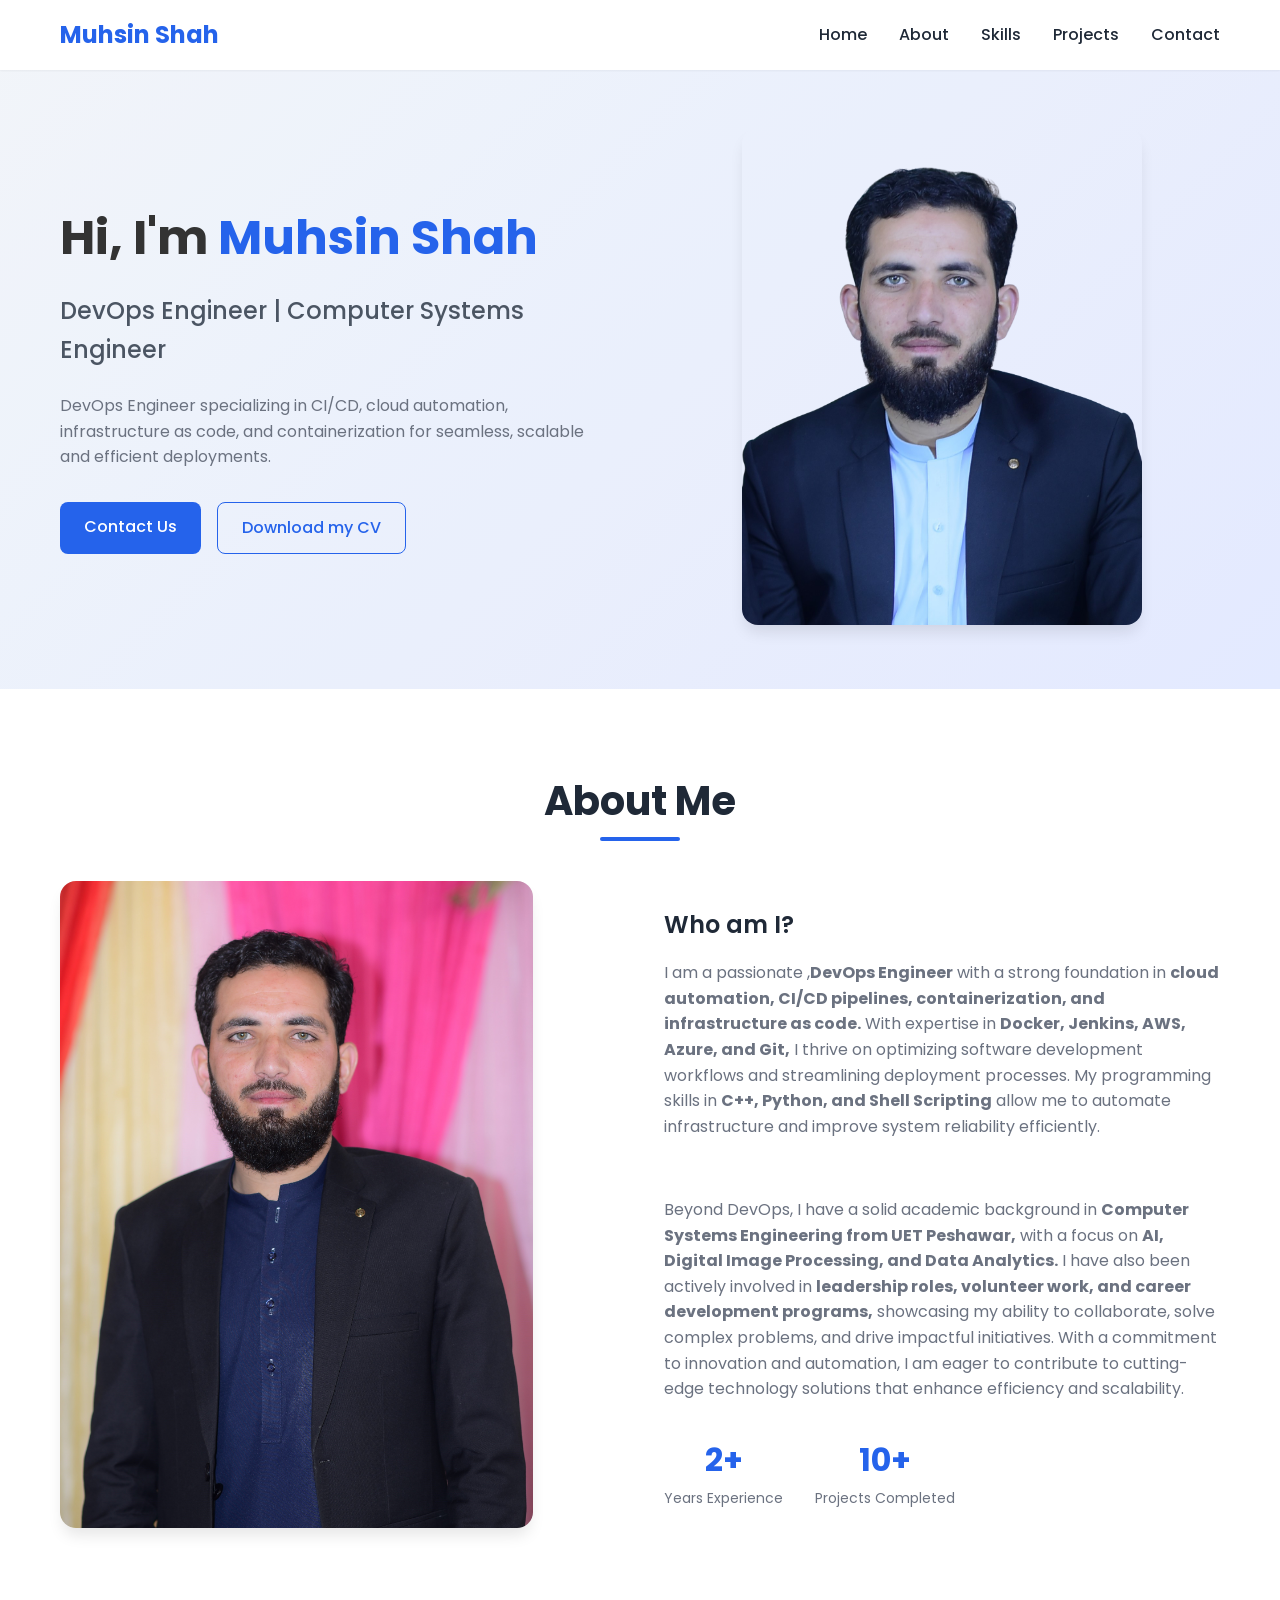
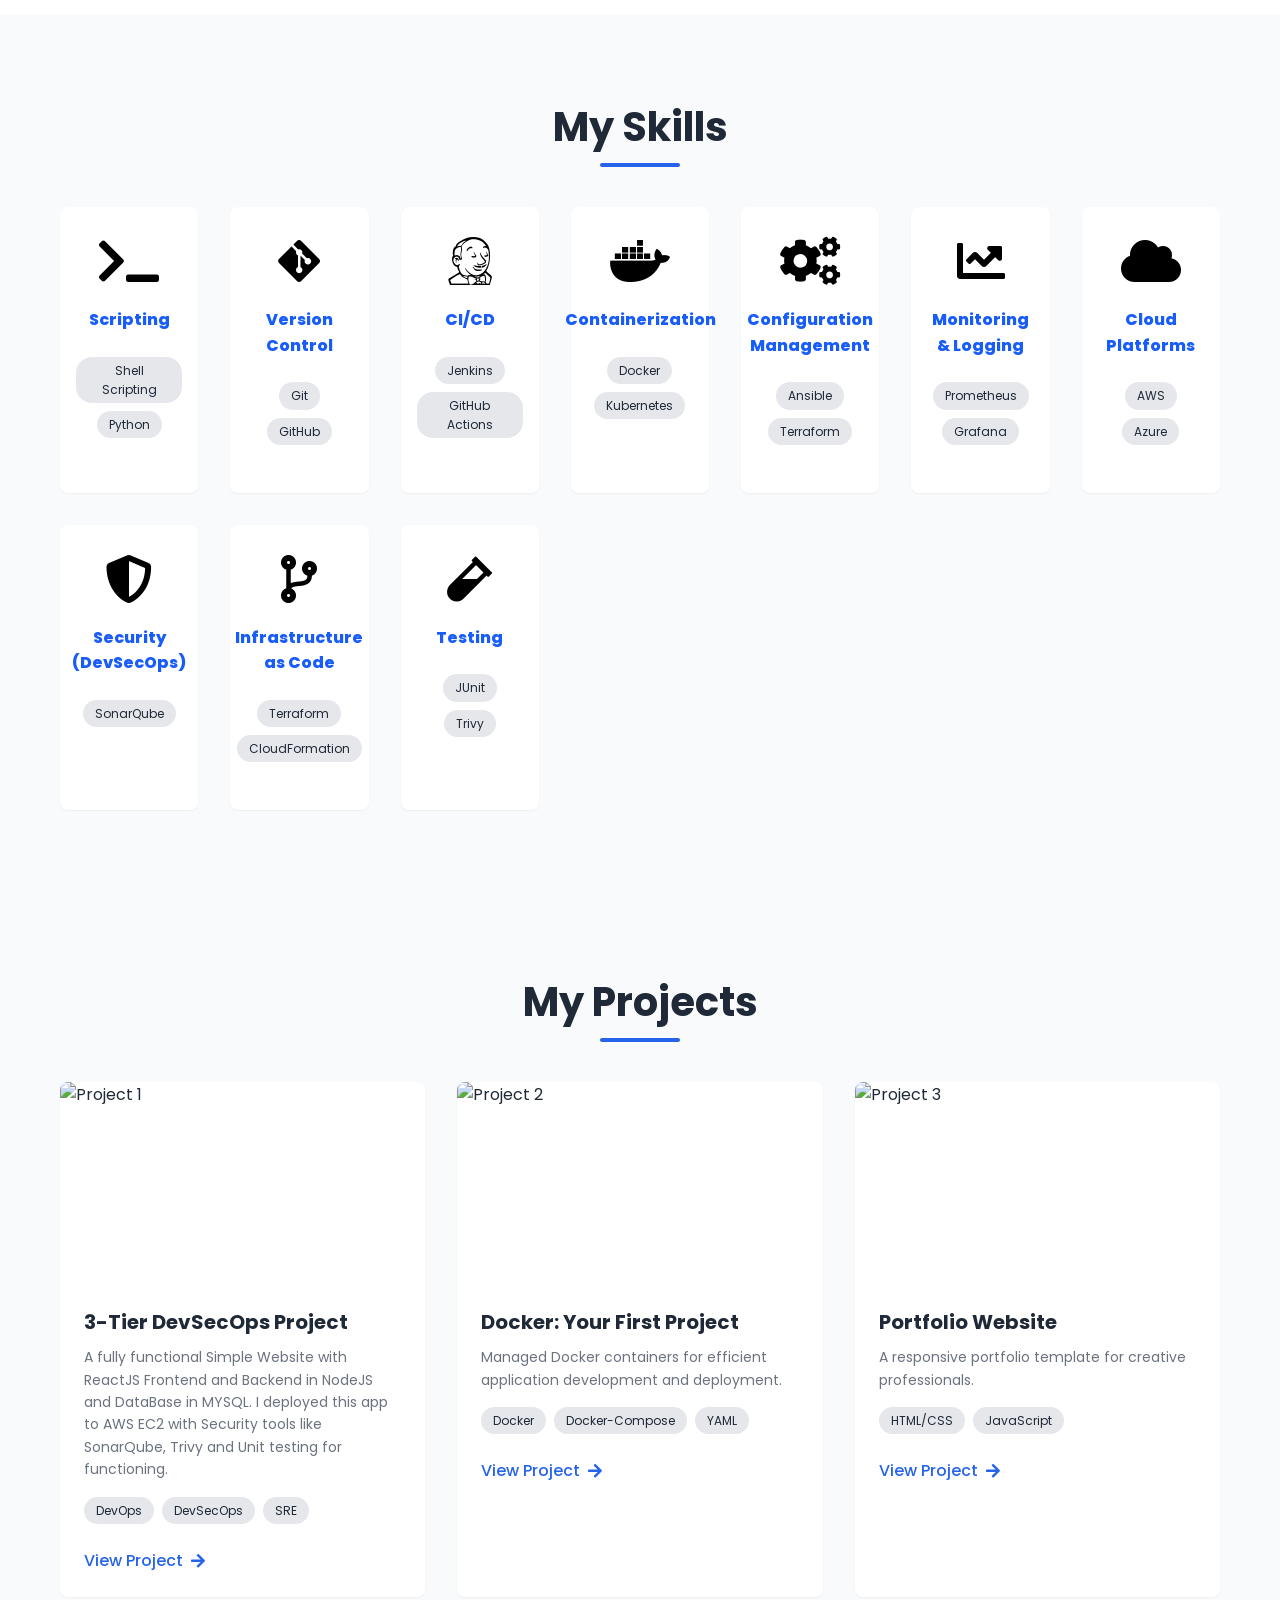
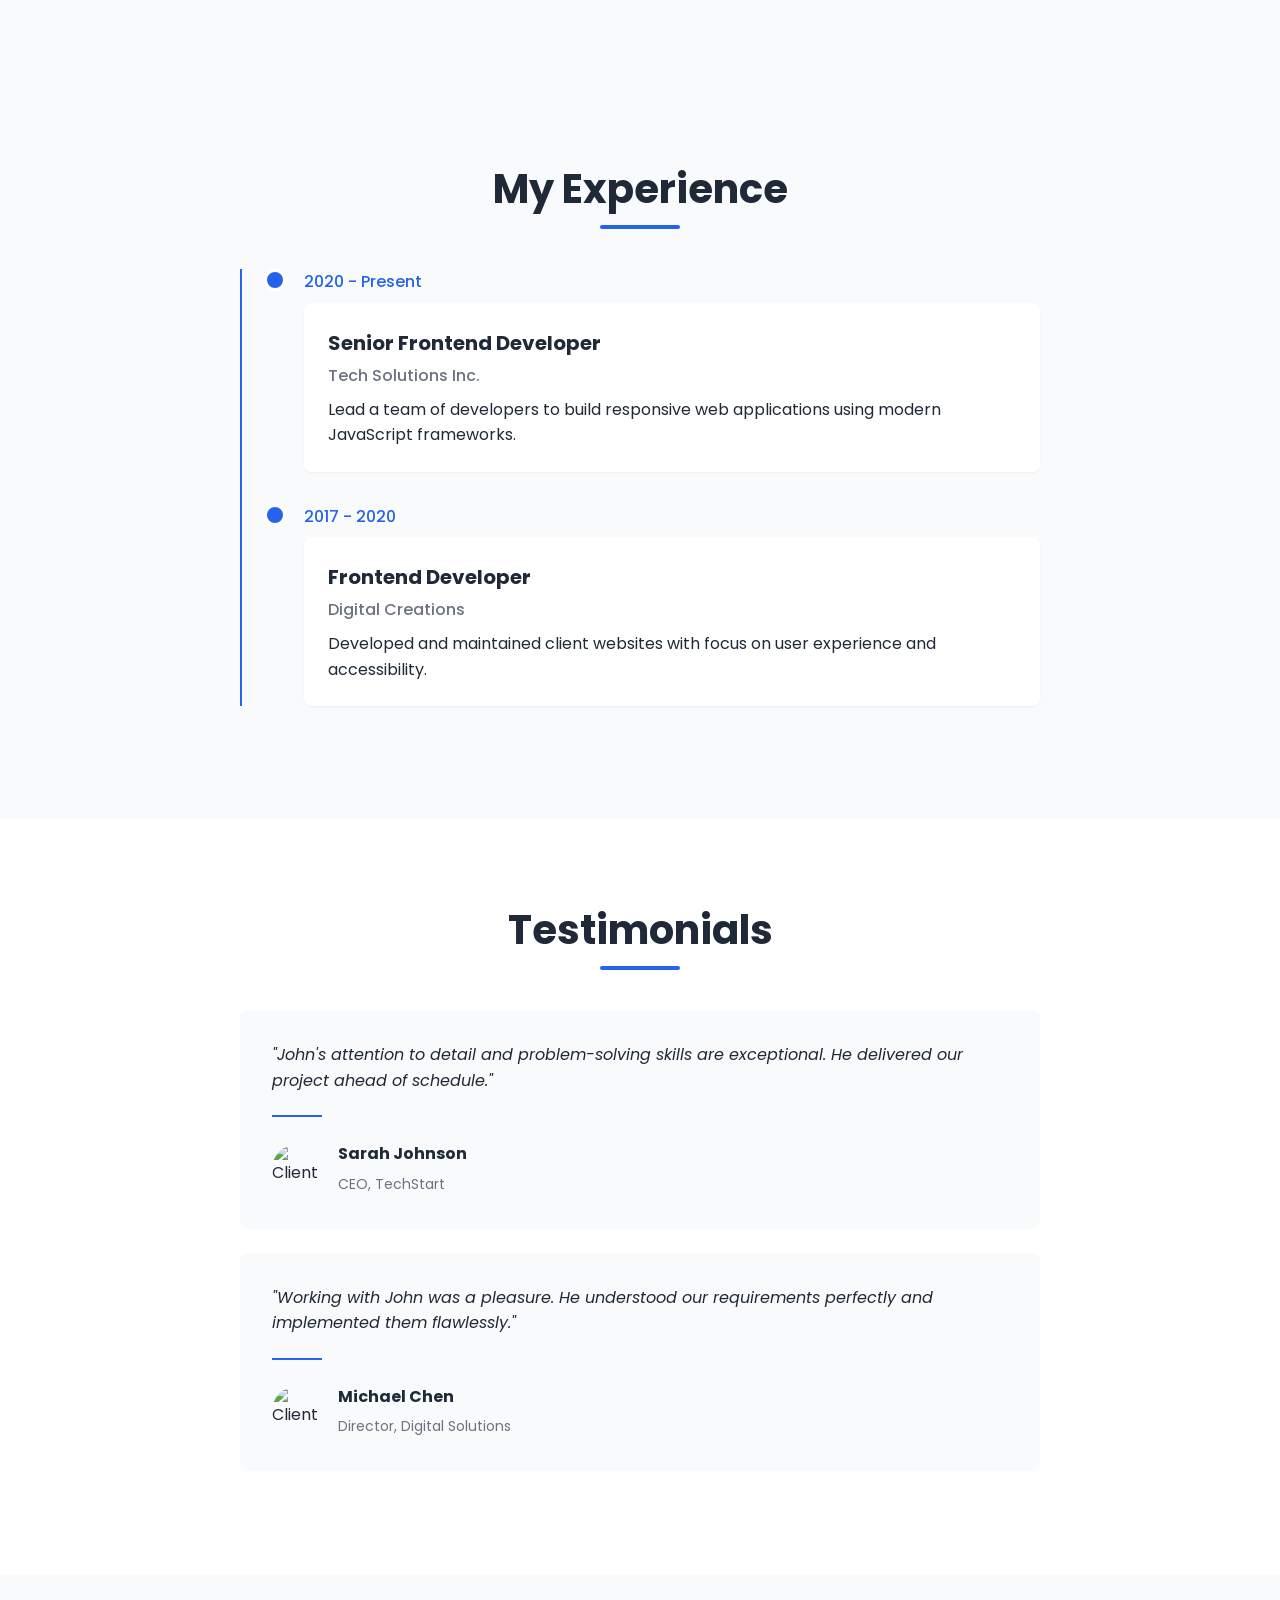
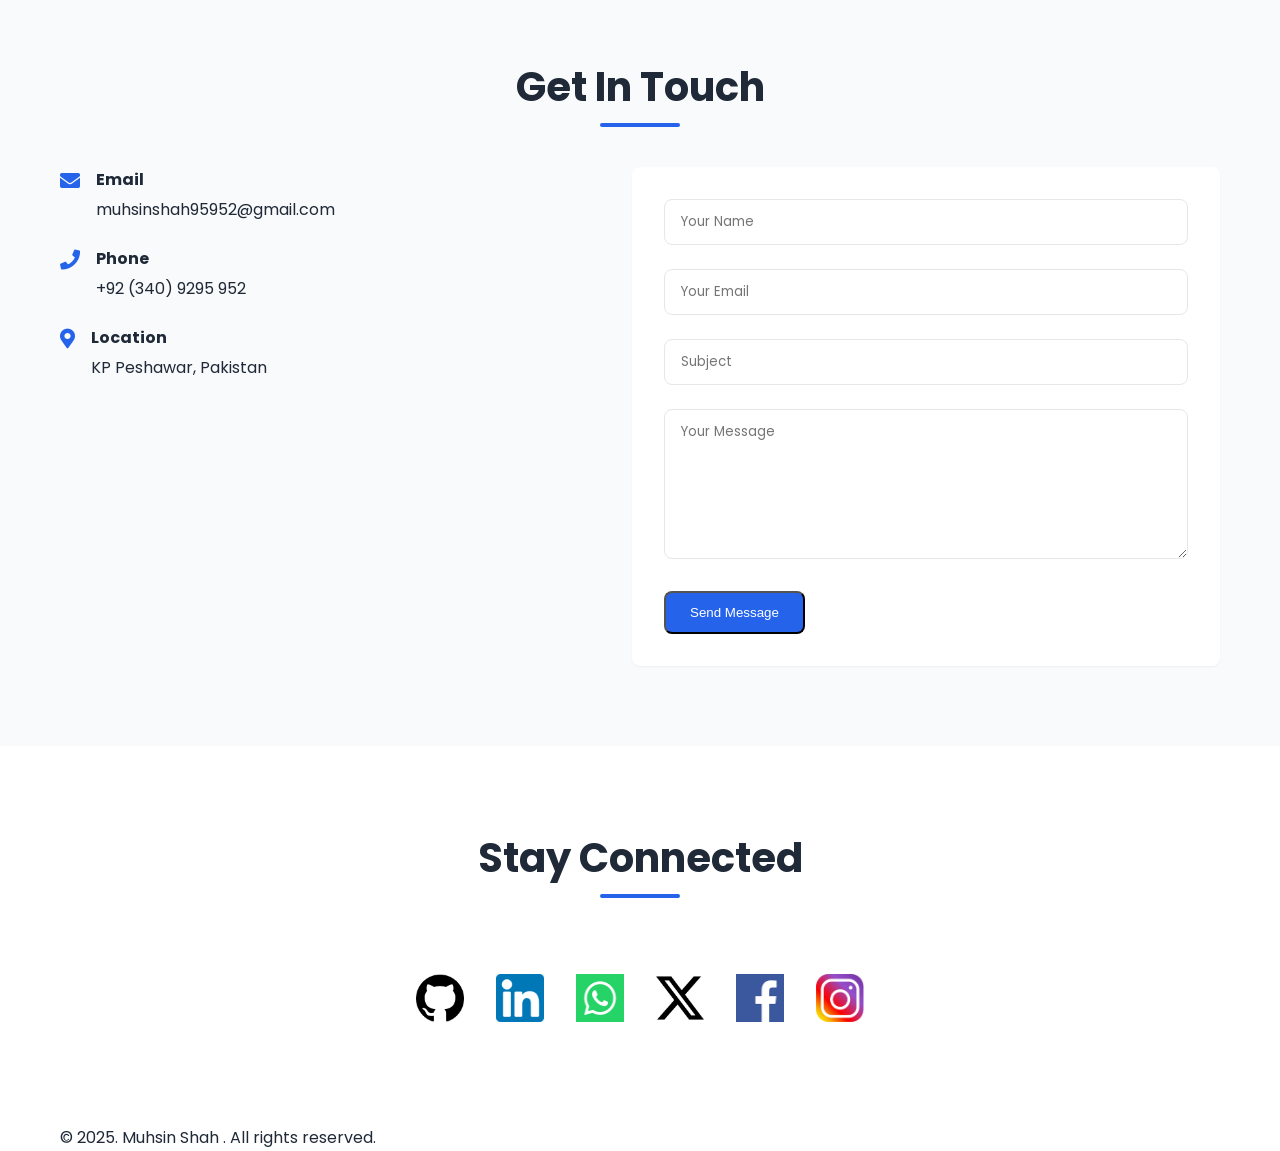
==== commit 4803a89b: "Update index.html: footer" ====
--- a/index.html
+++ b/index.html
@@ -41,31 +41,30 @@
       </div>
     </nav>
 
-    <!-- Hero Section -->
-    <section id="home" class="hero">
-      <div class="container">
-        <div class="hero-content">
-          <h1>Hi, I'm <span>Muhsin Shah</span></h1>
-          <h2>DevOps Engineer | Computer Systems Engineer</h2>
-          <p>
-            DevOps Engineer specializing in CI/CD, cloud automation,
-            infrastructure as code, and containerization for seamless, scalable
-            and efficient deployments.
-          </p>
-          <div class="cta-buttons">
-            <a href="#stay-connected" class="btn primary">Contact Us</a>
-            <a
-              href="https://drive.google.com/uc?export=download&id=1-Bs3rzrTunUEr9uv6PEUd7dFPydY8OmH"
-              class="btn secondary"
-              >Download my CV</a
-            >
-          </div>
-        </div>
-        <div class="hero-image">
-          <img src="./images/muhisn5.png" alt="Profile of Muhsin Shah" />
-        </div>
-      </div>
-    </section>
+<!-- Hero Section -->
+<section id="home" class="hero">
+  <div class="container">
+    <div class="hero-content">
+      <h1>Hi, I'm <span>Muhsin Shah</span></h1>
+      <h2>DevOps Engineer | Computer Systems Engineer</h2>
+      <p>
+        DevOps Engineer specializing in CI/CD, cloud automation,
+        infrastructure as code, and containerization for seamless, scalable
+        and efficient deployments.
+      </p>
+      <div class="cta-buttons">
+        <a href="#stay-connected" class="btn primary">Contact Us</a>
+        <a
+          href="https://drive.google.com/uc?export=download&id=1-Bs3rzrTunUEr9uv6PEUd7dFPydY8OmH"
+          class="btn secondary"
+        >Download my CV</a>
+      </div>
+    </div>
+    <div class="hero-image">
+      <img src="./images/muhisn5.png" alt="Profile of Muhsin Shah" />
+    </div>
+  </div>
+</section>
 
     <!-- About Section -->
     <section id="about" class="about">
@@ -481,6 +480,7 @@
         <div class="social-links">
           <footer></footer>
         </div>
+        <p class="Created with  💓  🌹  ☕ By Muhsin Shah.</p>
         <p class="copyright">&copy; 2025. Muhsin Shah . All rights reserved.</p>
       </div>
     </footer>
--- a/css/style.css
+++ b/css/style.css
@@ -84,22 +84,41 @@
 /* Hero Section Styles */
 .hero {
   padding: 8rem 0 4rem;
+  background: linear-gradient(135deg, #f0f4f8, #e0e7ff);
+  position: relative;
+  overflow: hidden;
+}
+
+.hero::before {
+  content: '';
+  position: absolute;
+  top: 0;
+  left: 0;
+  right: 0;
+  bottom: 0;
+  background: rgba(255, 255, 255, 0.1);
+  z-index: 1;
+  animation: fadeIn 2s ease-in-out;
 }
 
 .hero .container {
   display: flex;
   align-items: center;
   gap: 3rem;
+  position: relative;
+  z-index: 2;
 }
 
 .hero-content {
   flex: 1;
+  animation: slideInLeft 1s ease-out;
 }
 
 .hero-content h1 {
   font-size: 3rem;
   font-weight: 700;
   margin-bottom: 1rem;
+  color: #333;
 }
 
 .hero-content h1 span {
@@ -128,7 +147,9 @@
   border-radius: 0.5rem;
   font-weight: 500;
   text-decoration: none;
-  transition: var(--transition);
+  transition: all 0.3s ease;
+  position: relative;
+  overflow: hidden;
 }
 
 .btn.primary {
@@ -154,6 +175,7 @@
   flex: 1;
   display: flex;
   justify-content: center;
+  animation: fadeInRight 1s ease-out;
 }
 
 .hero-image img {
@@ -161,7 +183,45 @@
   max-width: 400px;
   border-radius: 1rem;
   box-shadow: var(--shadow-lg);
-}
+  transition: transform 0.3s ease;
+}
+
+.hero-image img:hover {
+  transform: scale(1.05);
+}
+
+/* Animations */
+@keyframes fadeIn {
+  from {
+    opacity: 0;
+  }
+  to {
+    opacity: 1;
+  }
+}
+
+@keyframes slideInLeft {
+  from {
+    transform: translateX(-50%);
+    opacity: 0;
+  }
+  to {
+    transform: translateX(0);
+    opacity: 1;
+  }
+}
+
+@keyframes fadeInRight {
+  from {
+    transform: translateX(50%);
+    opacity: 0;
+  }
+  to {
+    transform: translateX(0);
+    opacity: 1;
+  }
+}
+
 
 /* Section Common Styles */
 .section-title {
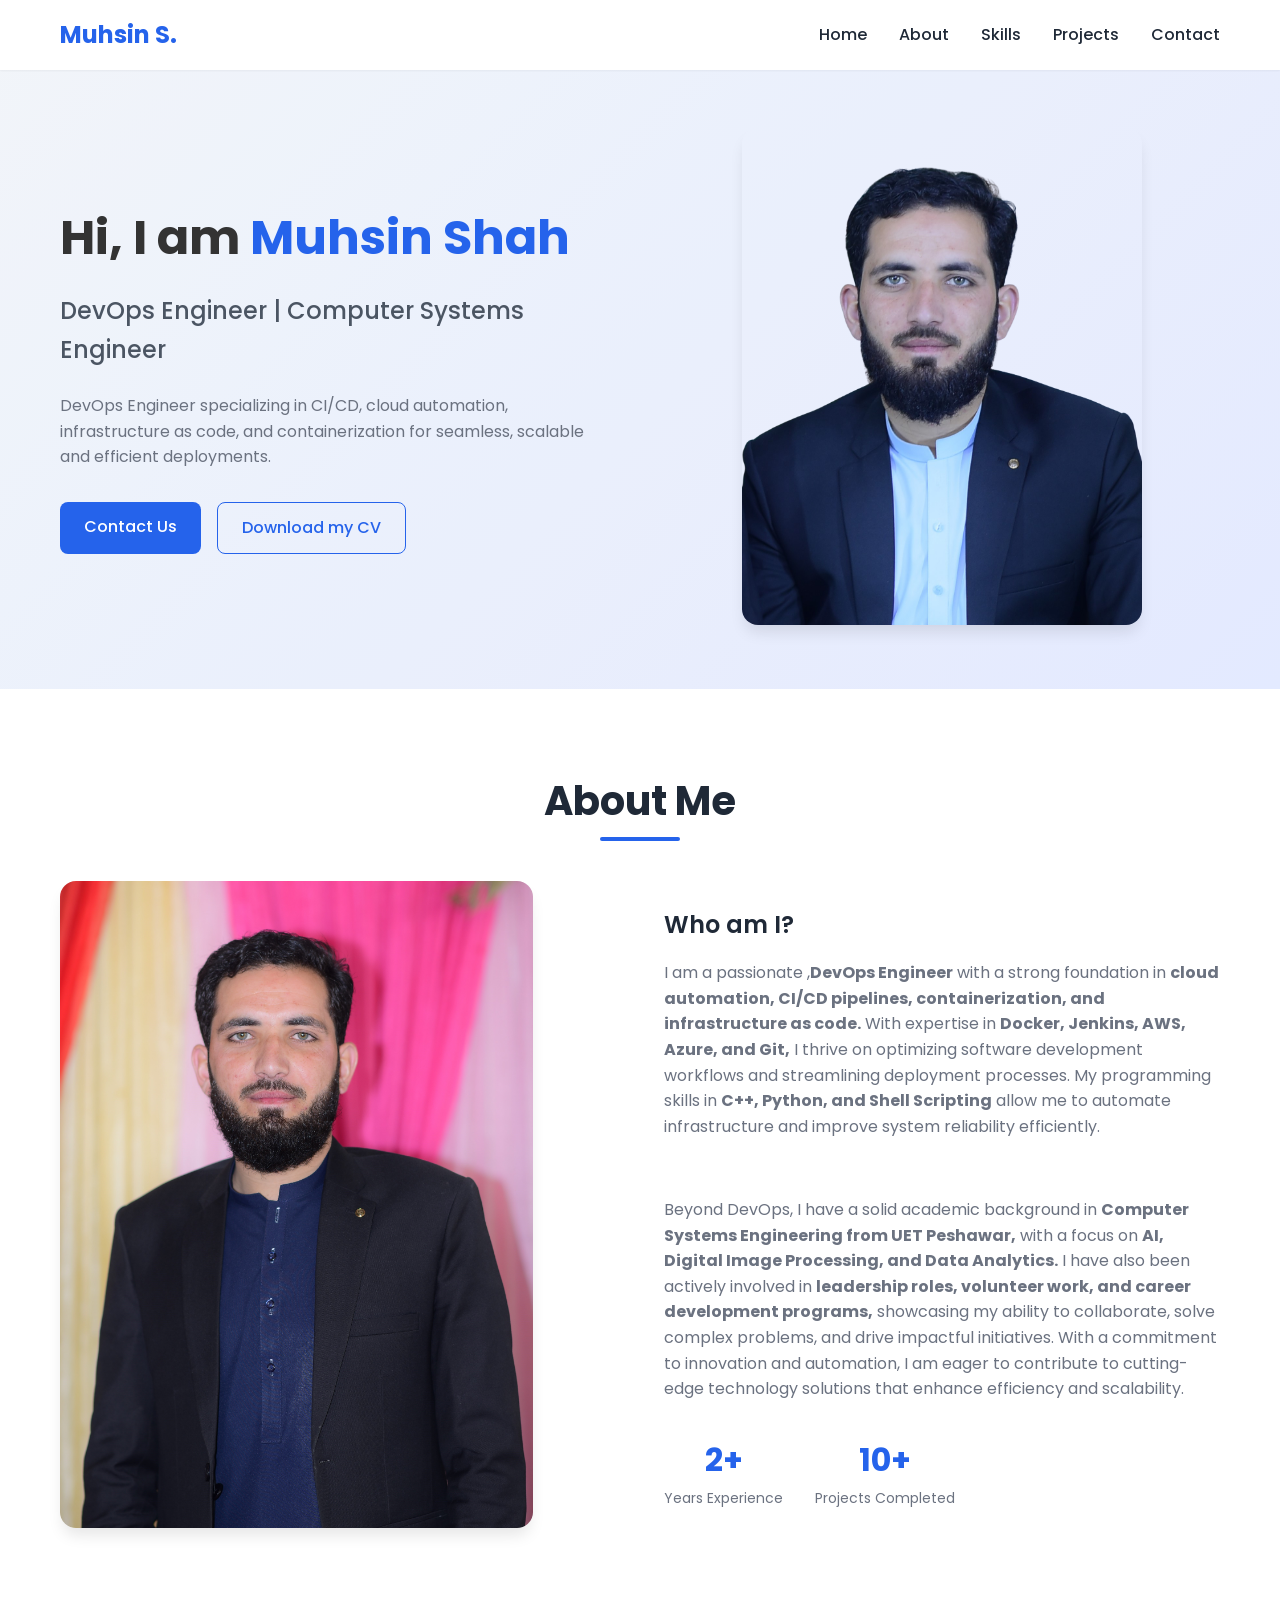
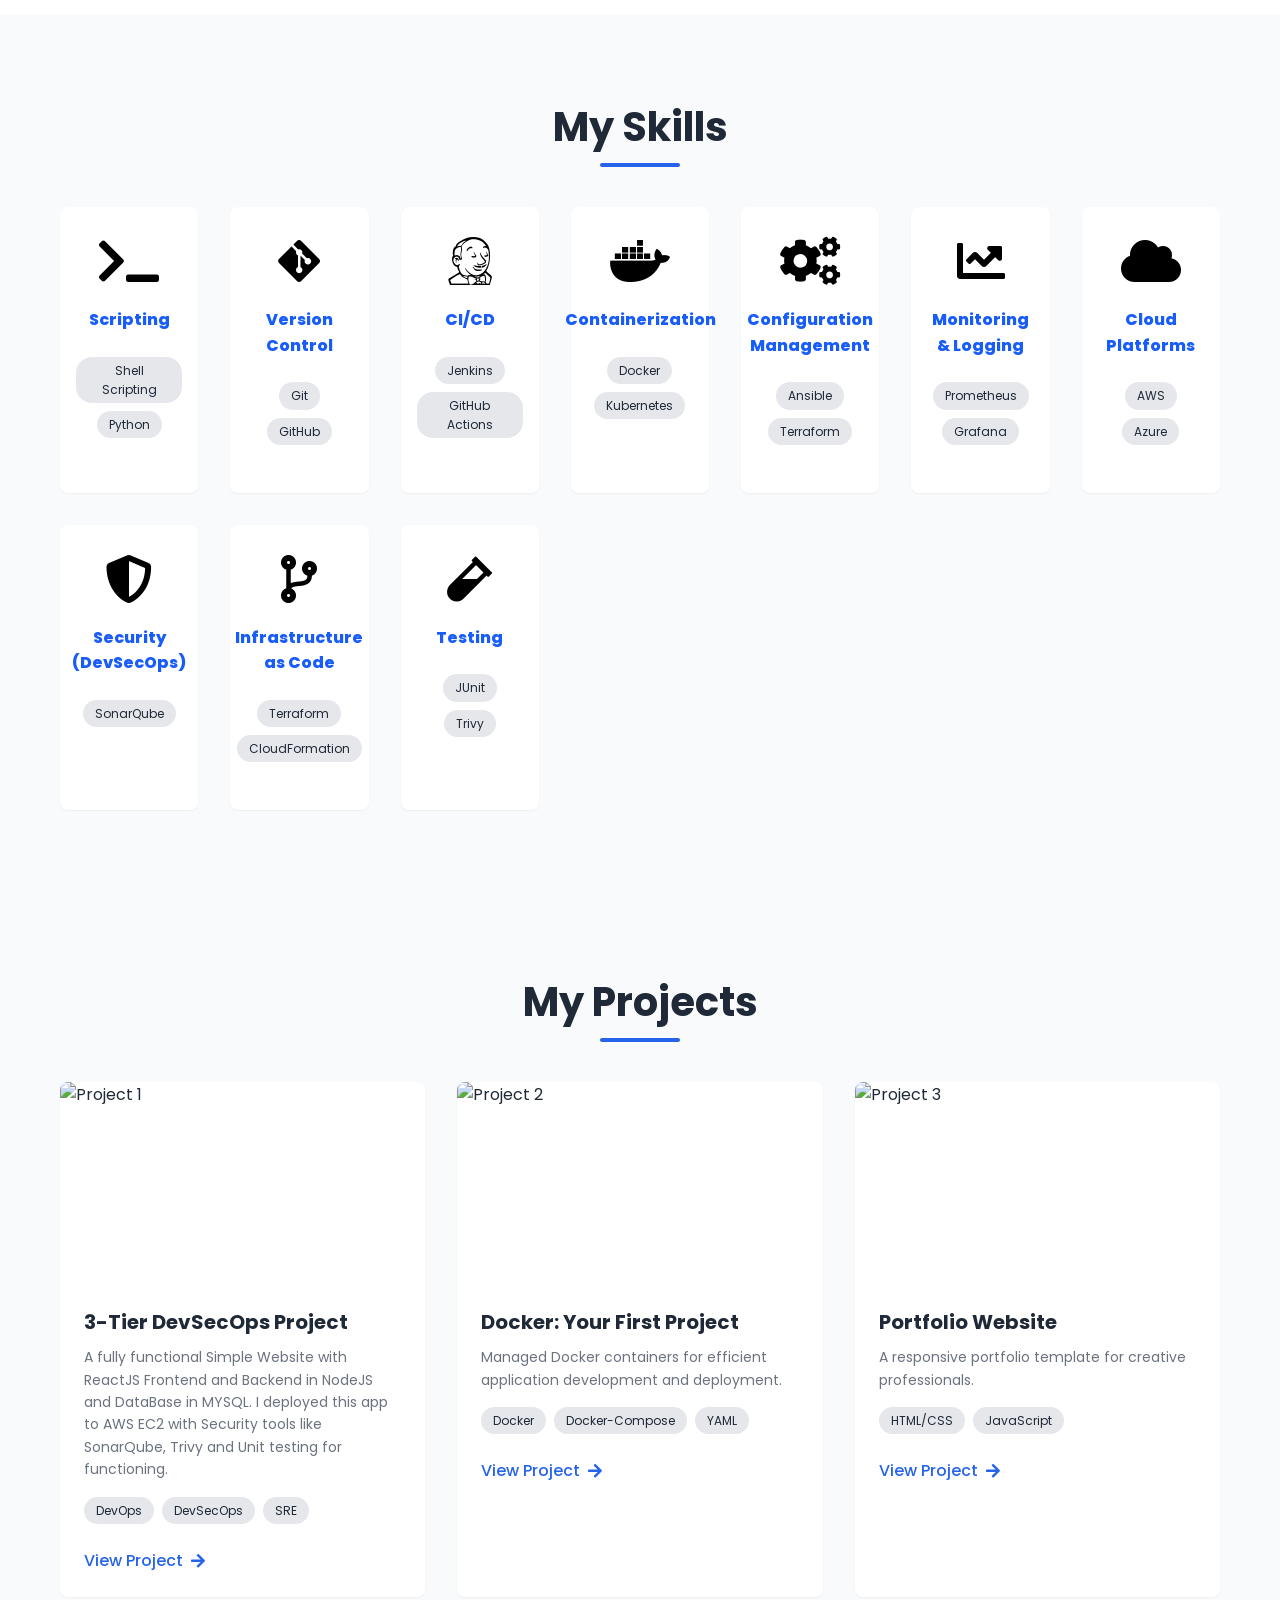
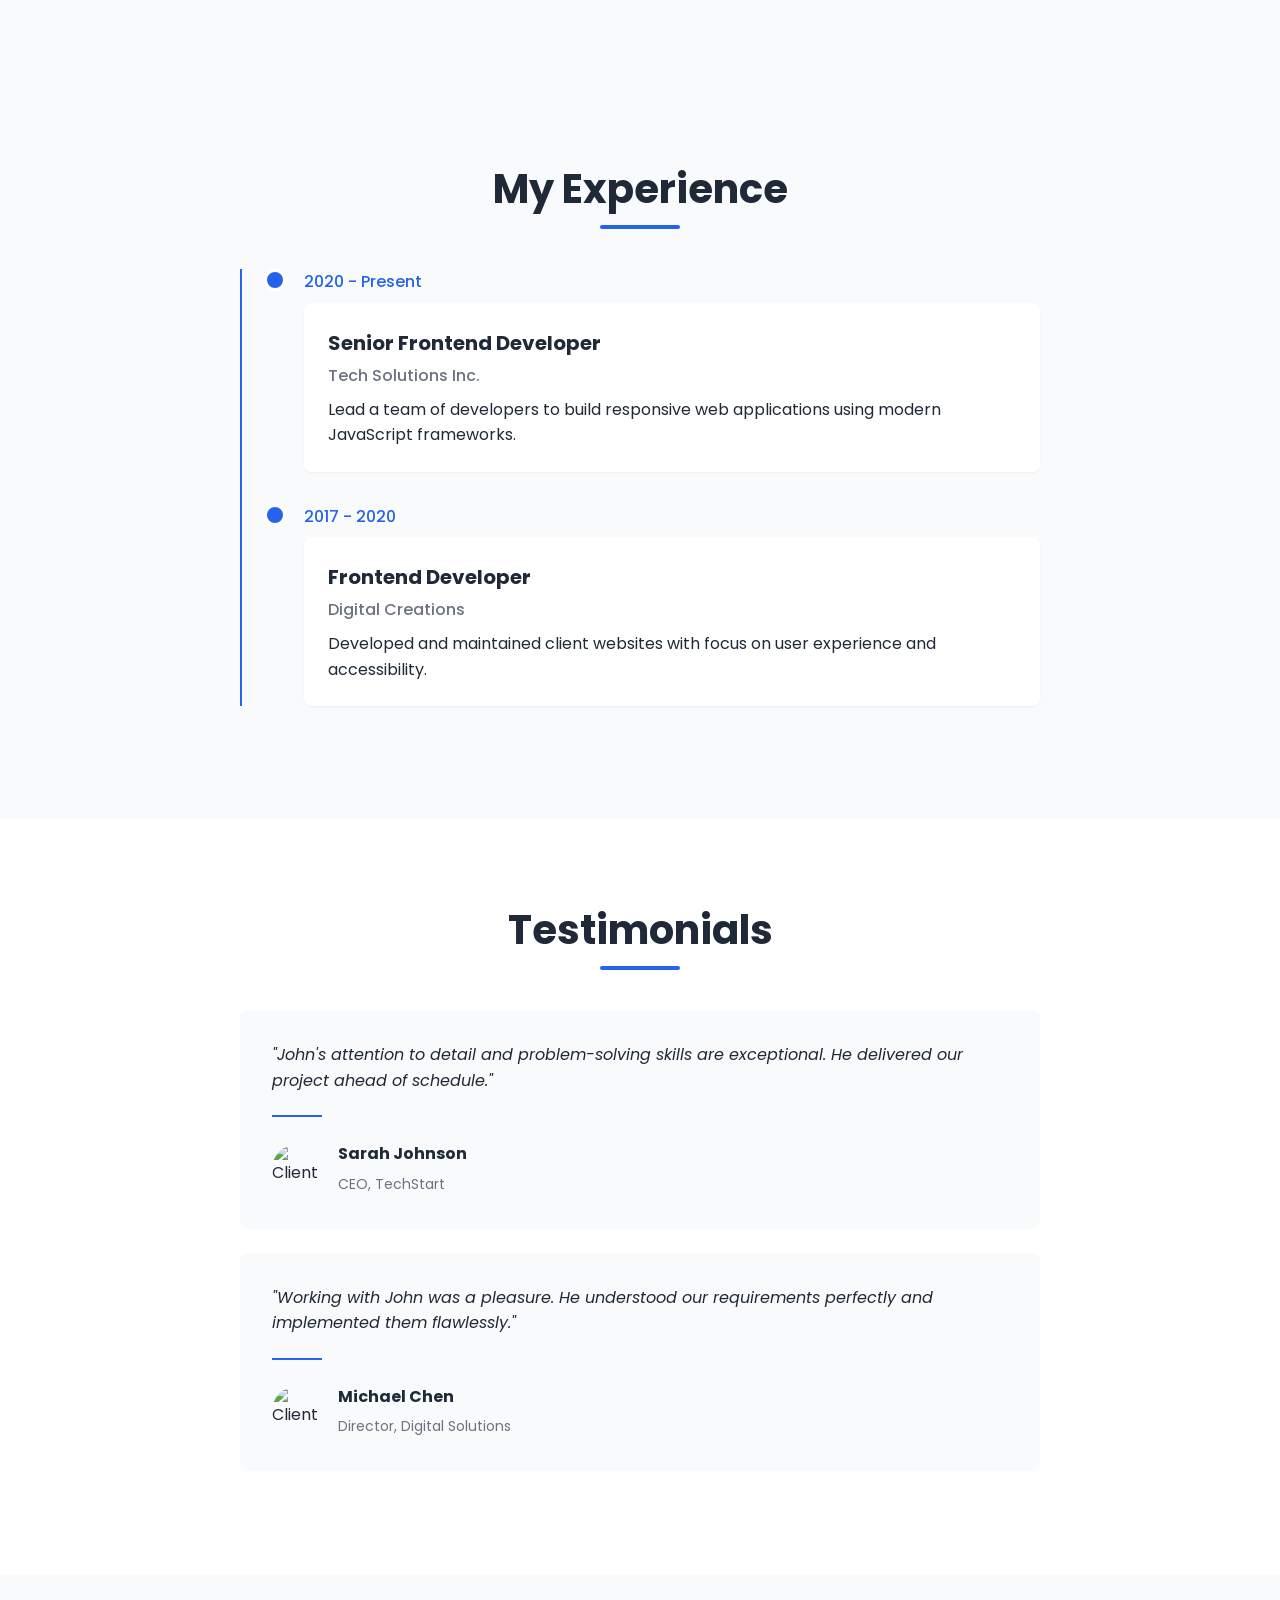
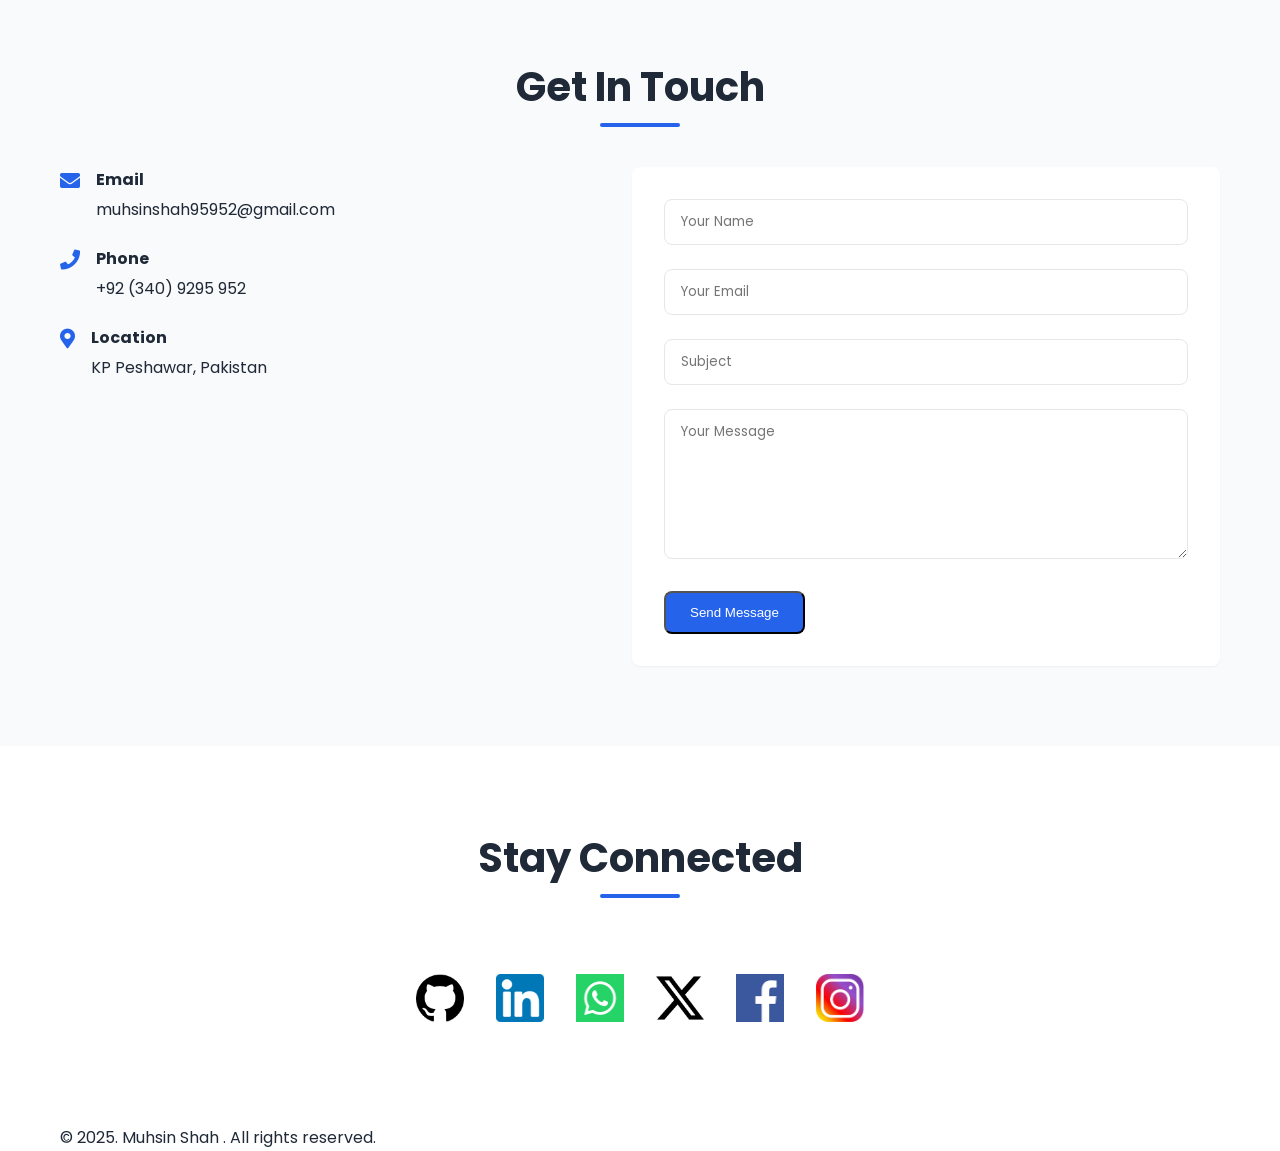
==== commit df6f2711: "Update name formatting in index.html" ====
--- a/index.html
+++ b/index.html
@@ -27,7 +27,7 @@
     <!-- Navigation -->
     <nav class="navbar">
       <div class="container">
-        <a href="#" class="logo">Muhsin Shah</a>
+        <a href="#" class="logo">Muhsin S.</a>
         <div class="nav-links">
           <a href="#home">Home</a>
           <a href="#about">About</a>
@@ -45,7 +45,7 @@
 <section id="home" class="hero">
   <div class="container">
     <div class="hero-content">
-      <h1>Hi, I'm <span>Muhsin Shah</span></h1>
+      <h1>Hi, I am <span>Muhsin Shah</span></h1>
       <h2>DevOps Engineer | Computer Systems Engineer</h2>
       <p>
         DevOps Engineer specializing in CI/CD, cloud automation,
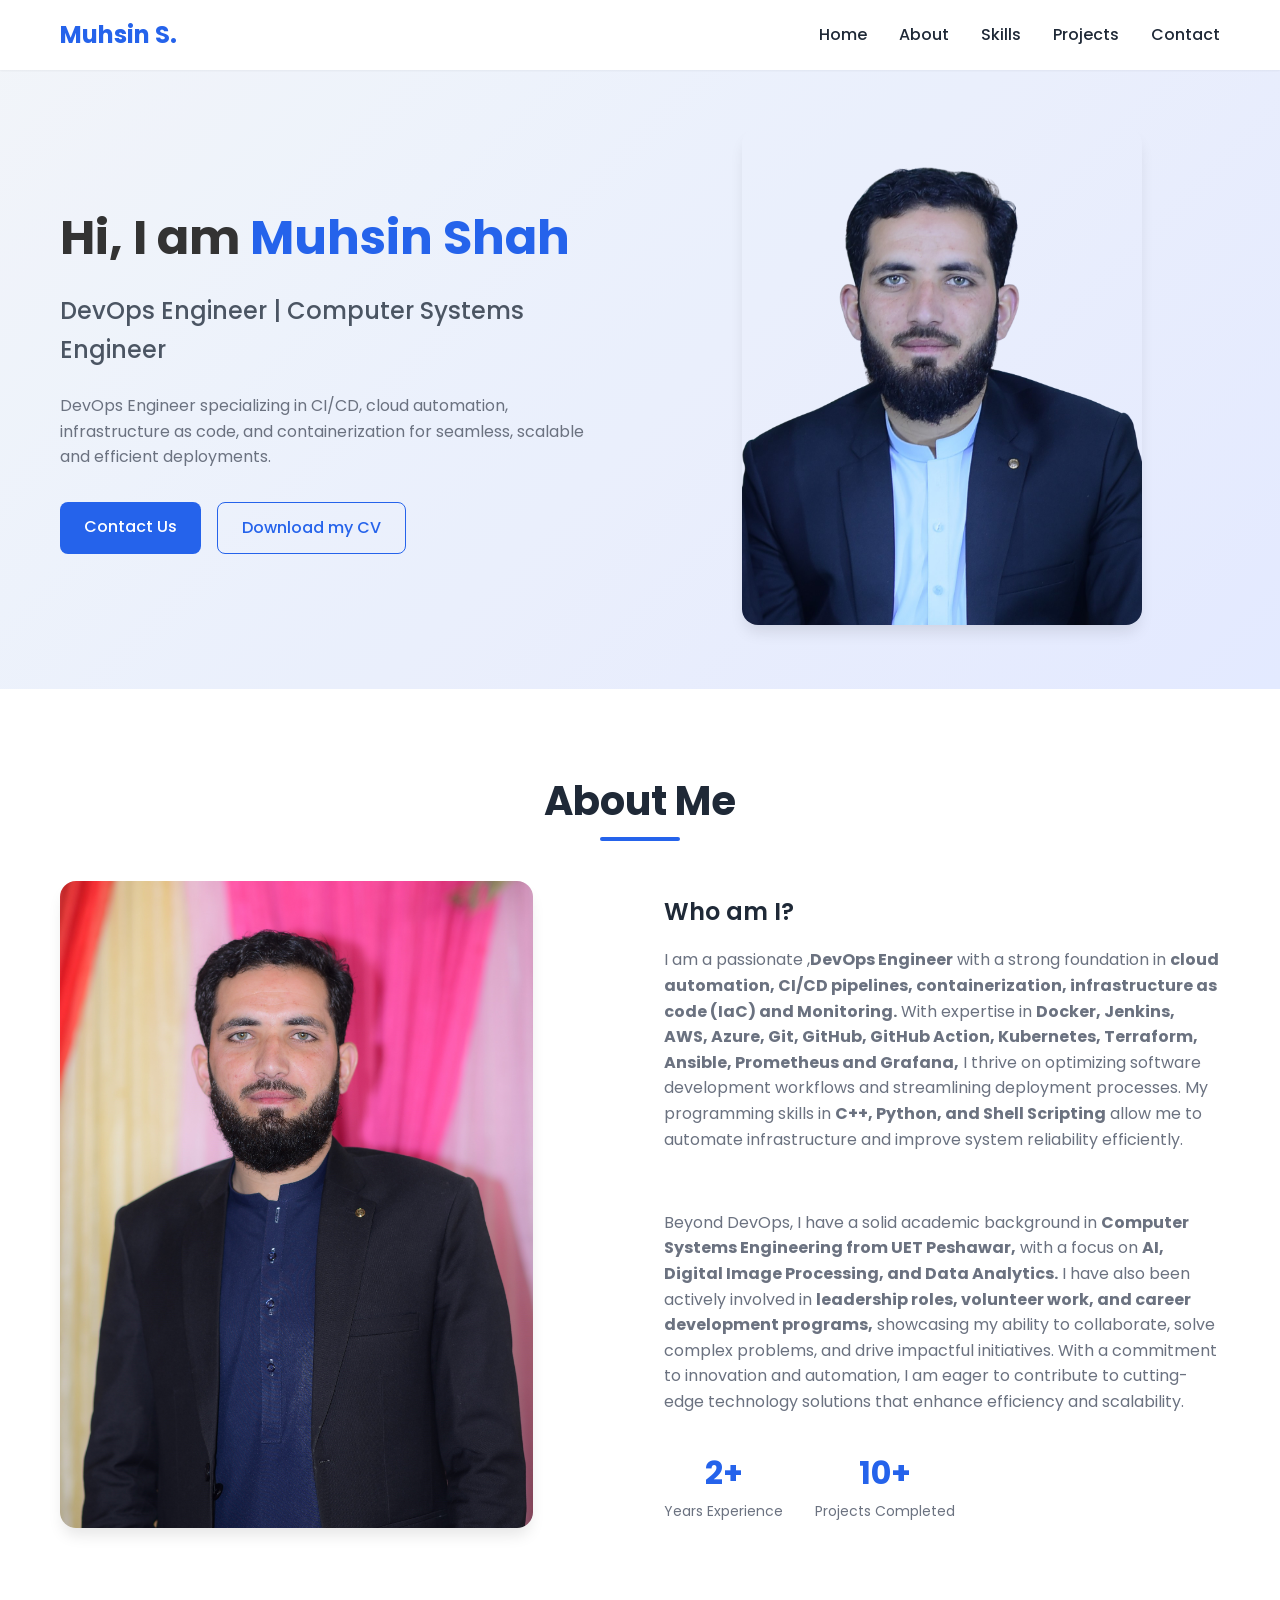
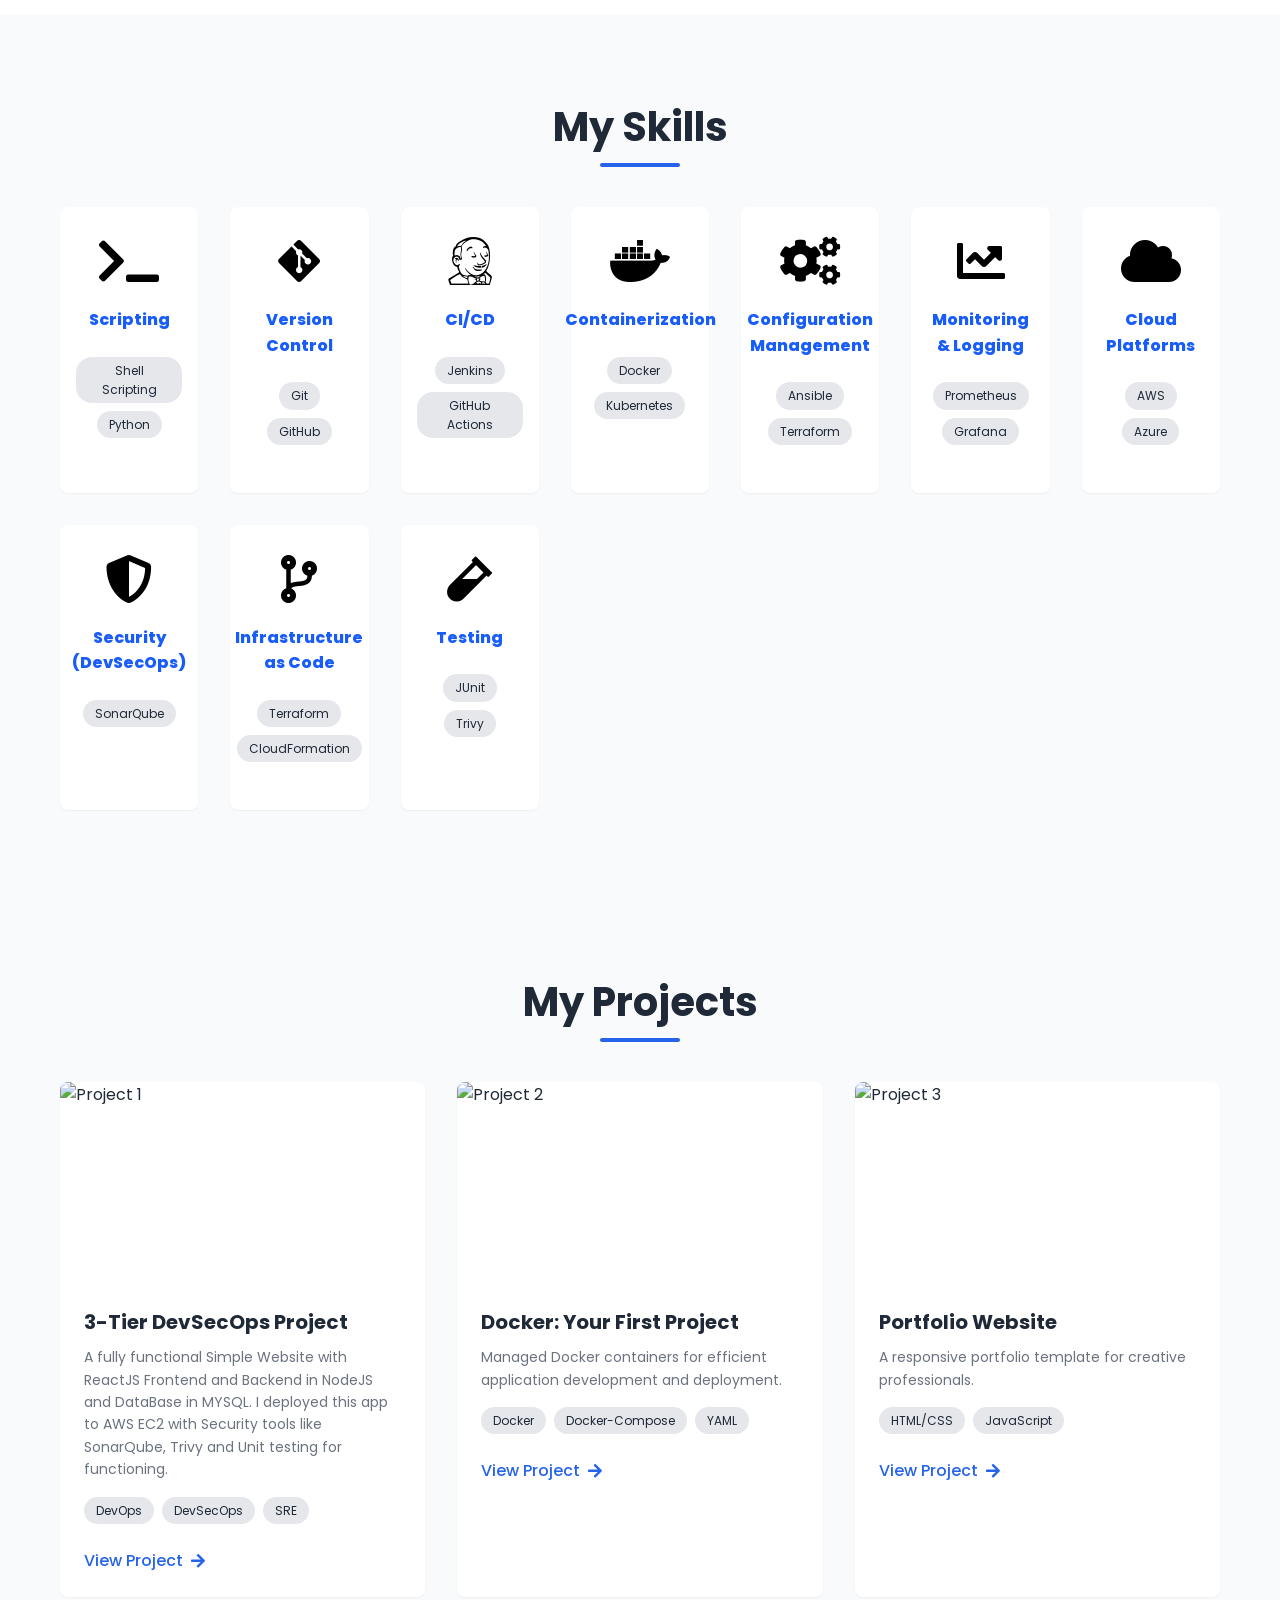
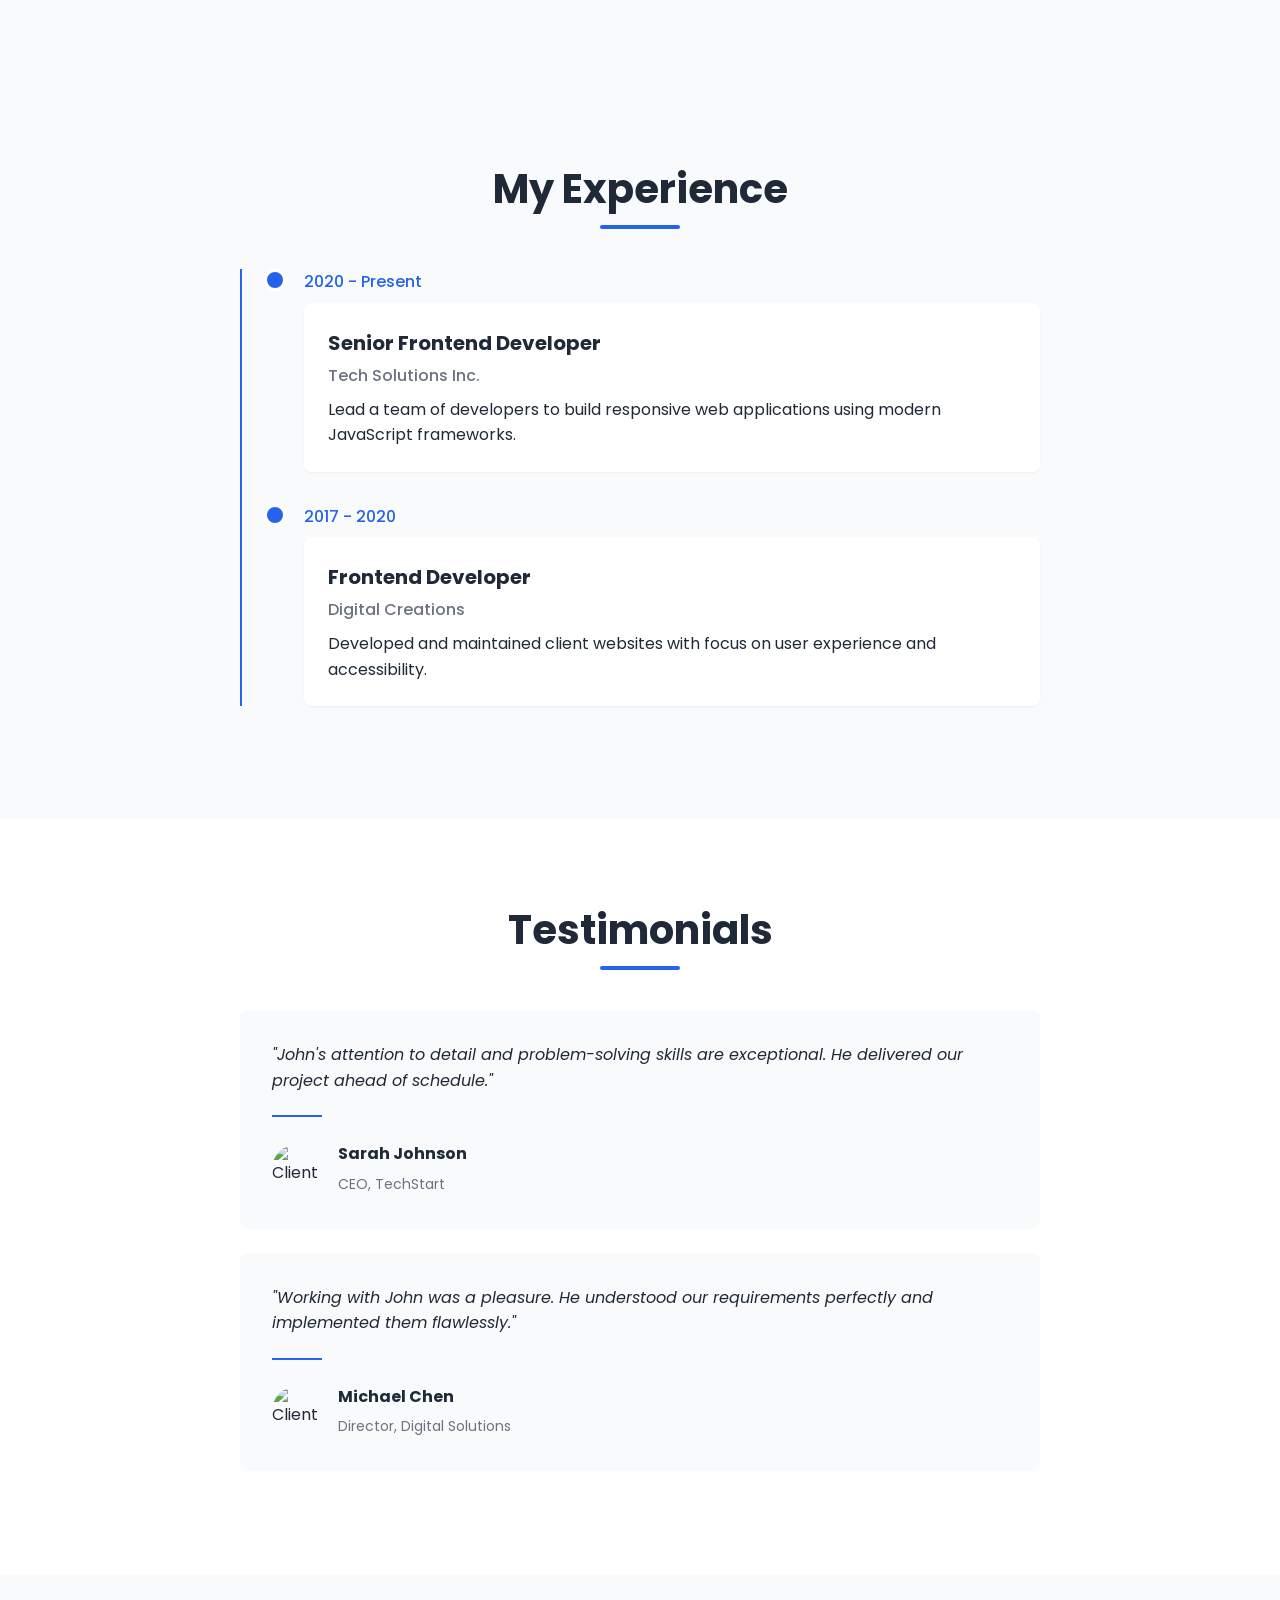
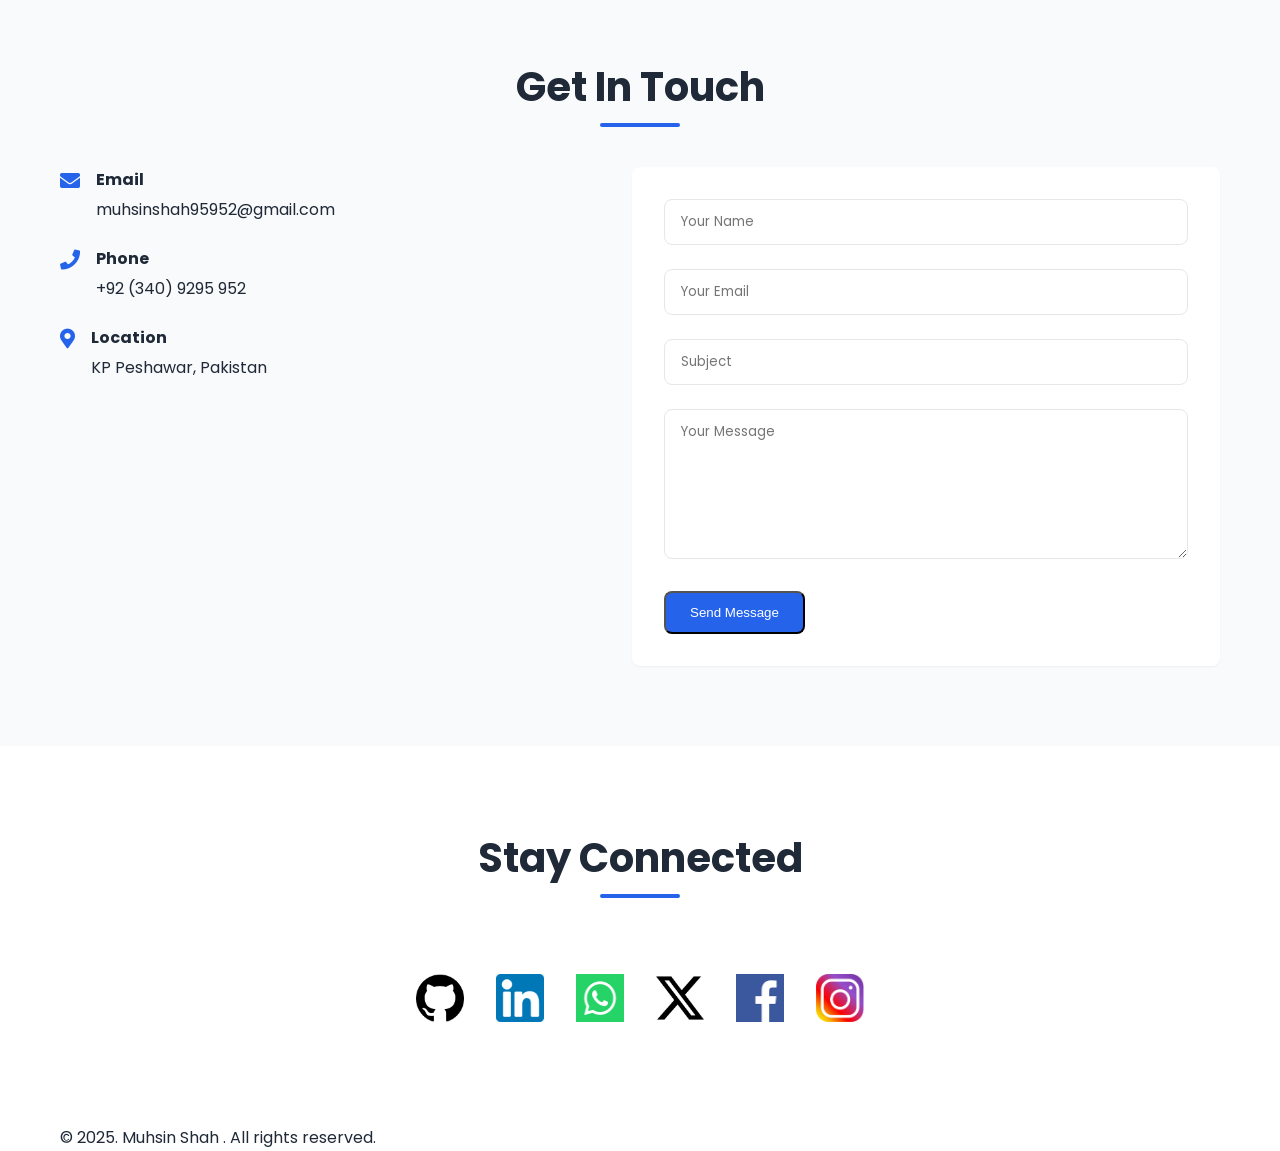
==== commit 621d0434: "Update index.html" ====
--- a/index.html
+++ b/index.html
@@ -80,10 +80,11 @@
               I am a passionate ,<b>DevOps Engineer</b> with a strong foundation
               in
               <b>
-                cloud automation, CI/CD pipelines, containerization, and
-                infrastructure as code.</b
-              >
-              With expertise in <b>Docker, Jenkins, AWS, Azure, and Git,</b> I
+                cloud automation, CI/CD pipelines, containerization,
+                infrastructure as code (IaC) and Monitoring.</b>
+              
+              With expertise in <b>Docker, Jenkins, AWS, Azure, Git, GitHub, GitHub Action, Kubernetes, 
+              Terraform, Ansible, Prometheus and Grafana,</b> I
               thrive on optimizing software development workflows and
               streamlining deployment processes. My programming skills in
               <b>C++, Python, and Shell Scripting</b> allow me to automate
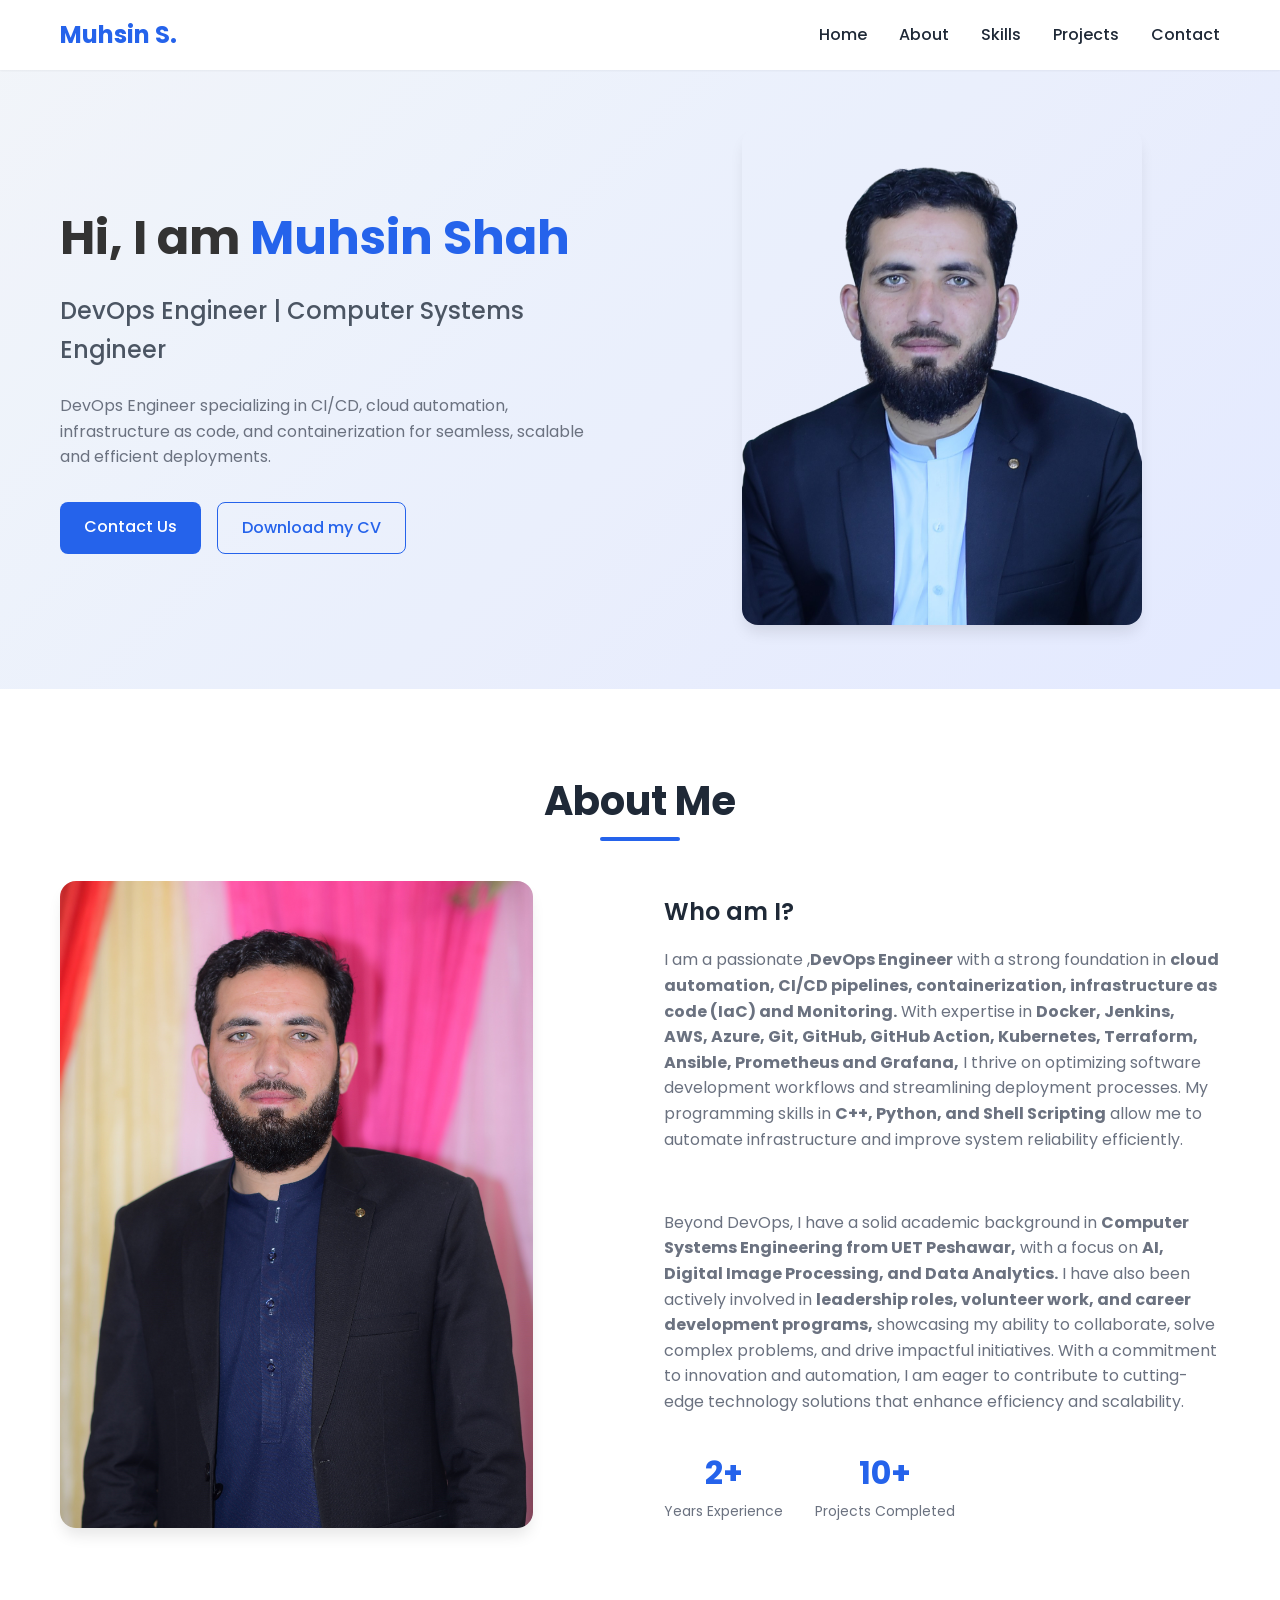
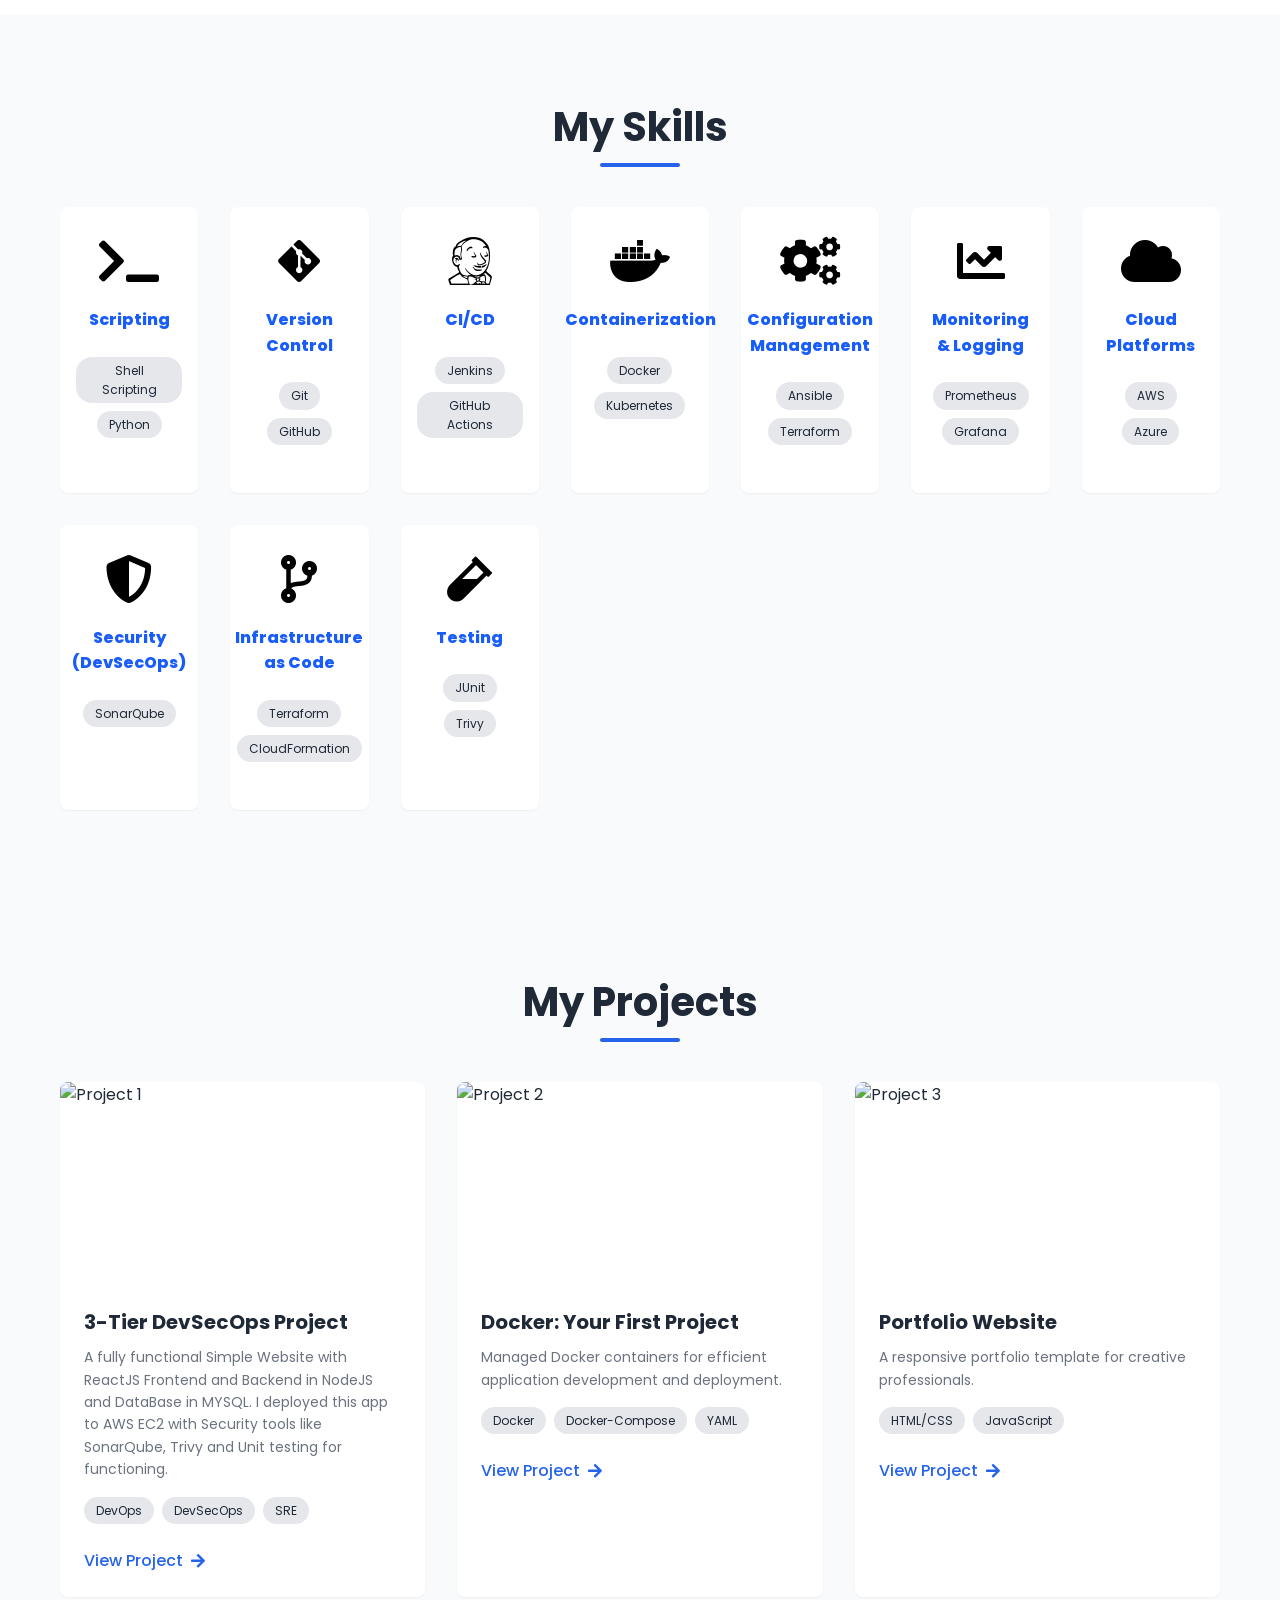
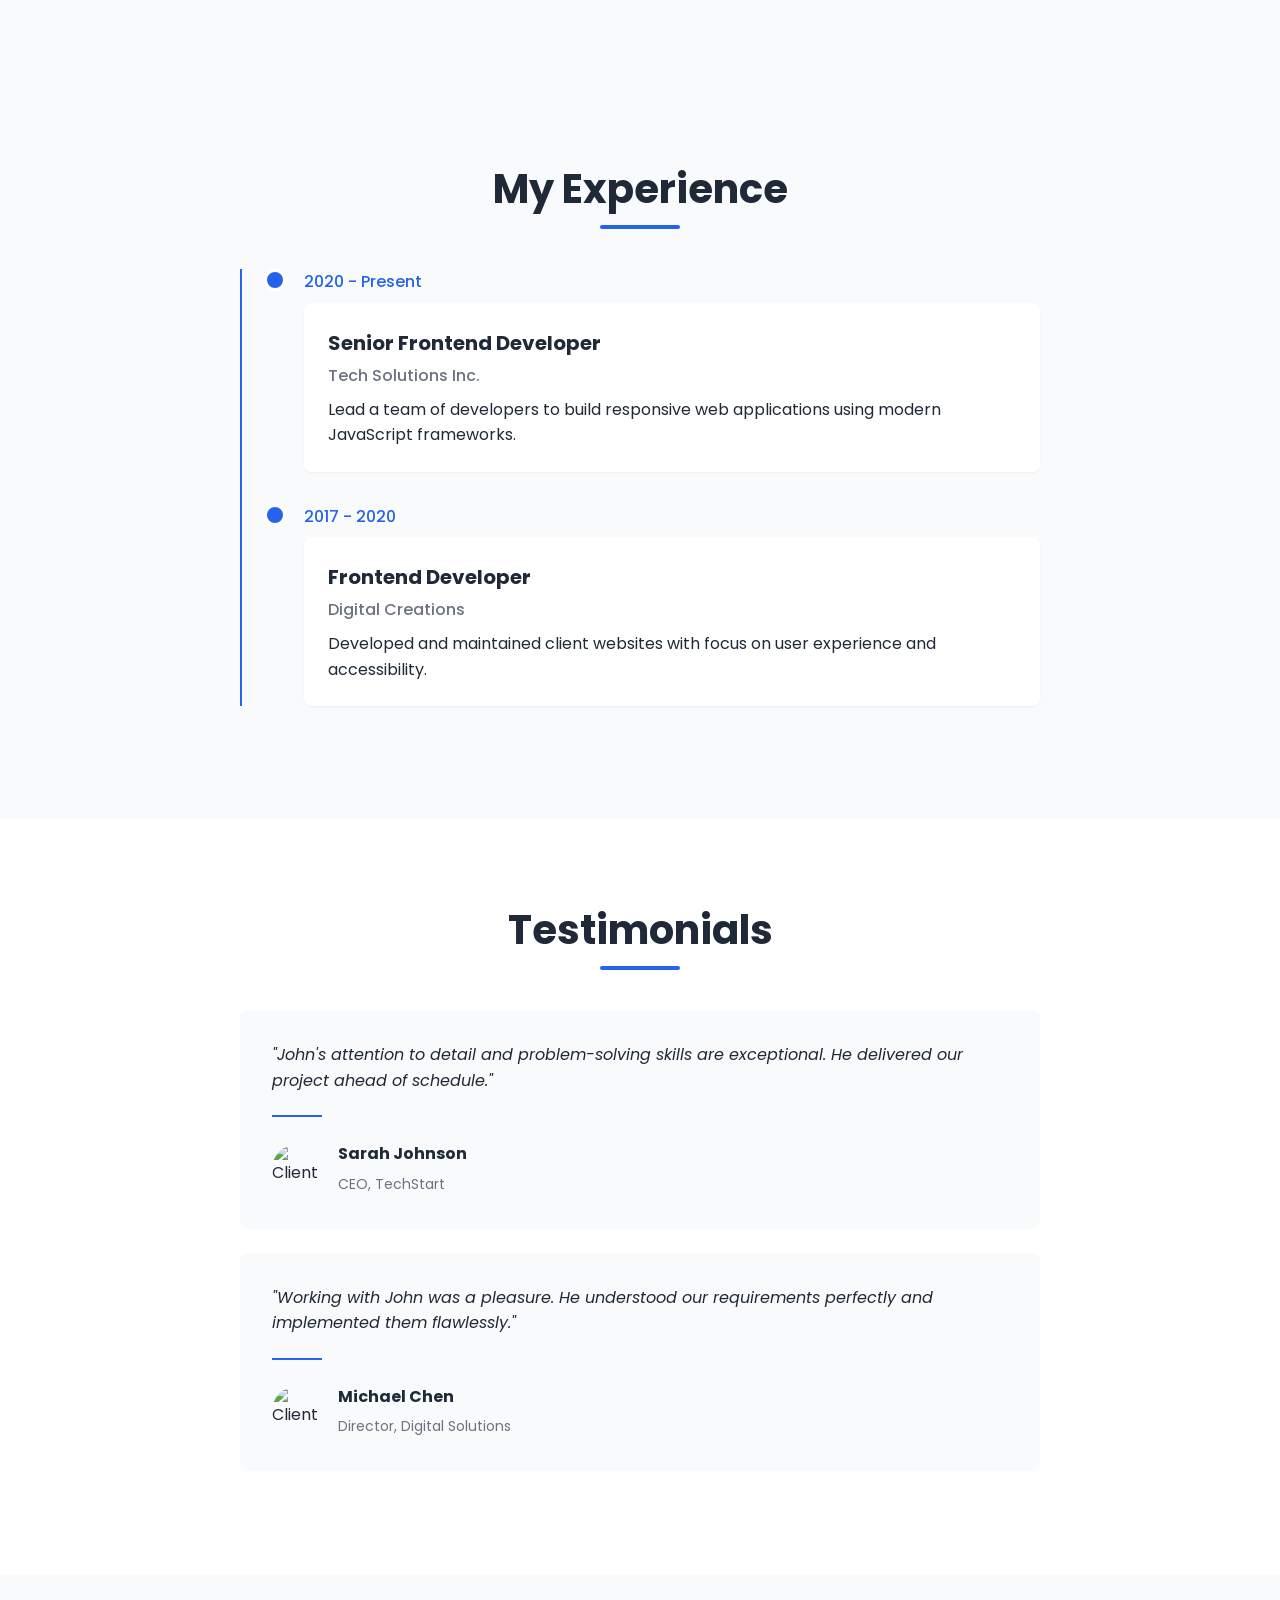
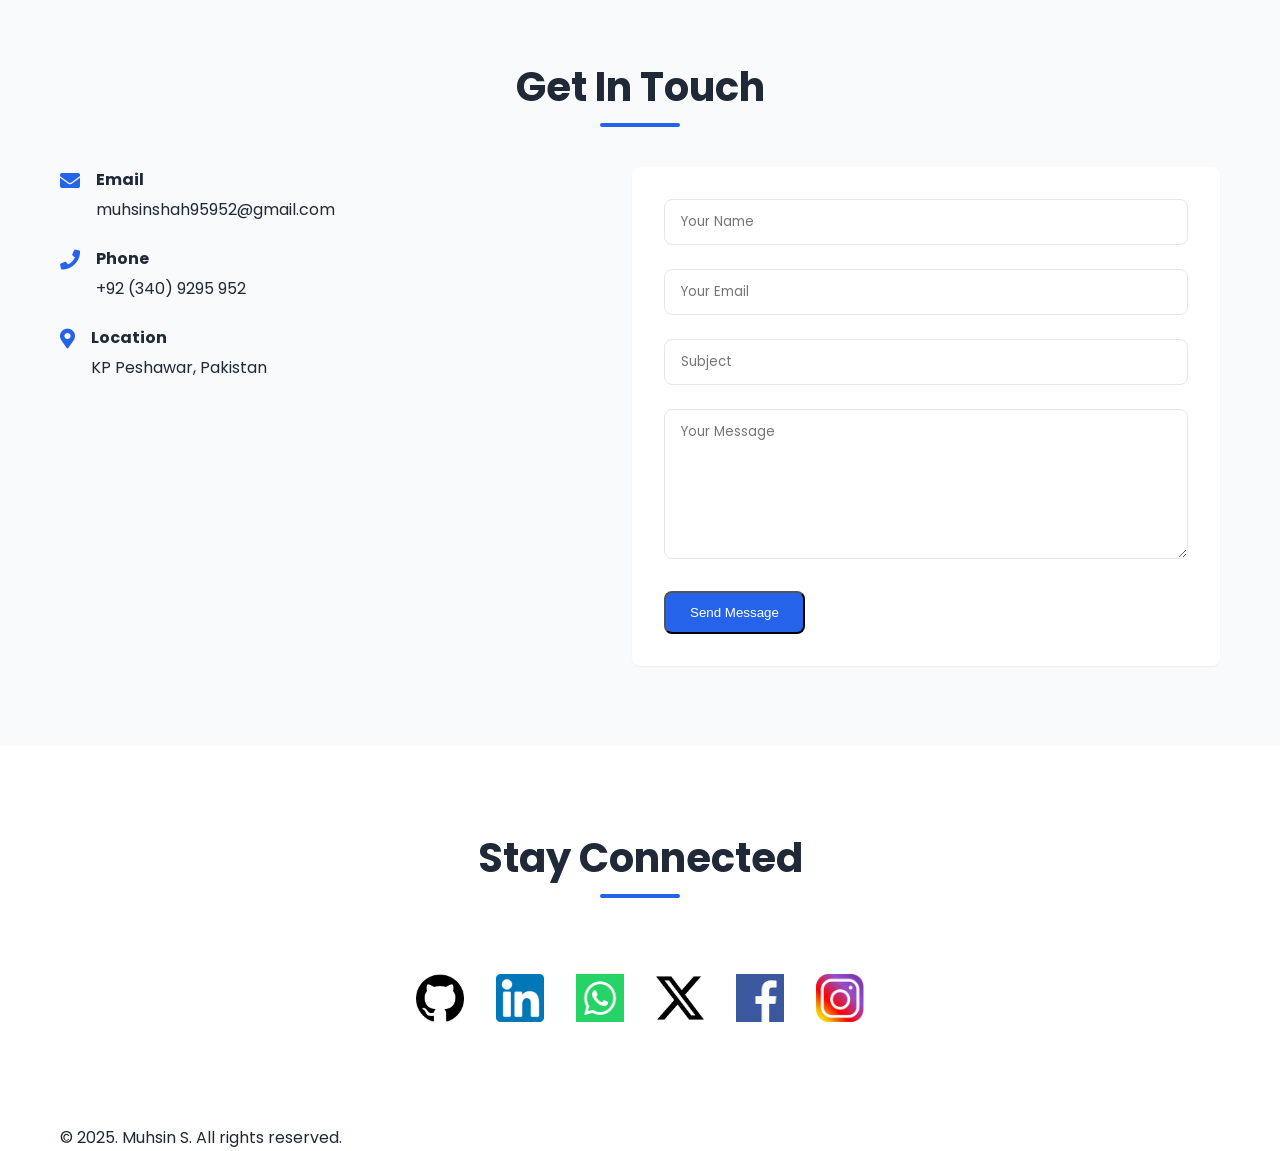
==== commit 82ab1835: "Update footer text with shortened name" ====
--- a/index.html
+++ b/index.html
@@ -481,8 +481,8 @@
         <div class="social-links">
           <footer></footer>
         </div>
-        <p class="Created with  💓  🌹  ☕ By Muhsin Shah.</p>
-        <p class="copyright">&copy; 2025. Muhsin Shah . All rights reserved.</p>
+        <p class="Created with  💓  🌹  ☕ By Muhsin S.</p>
+        <p class="copyright">&copy; 2025. Muhsin S. All rights reserved.</p>
       </div>
     </footer>
 
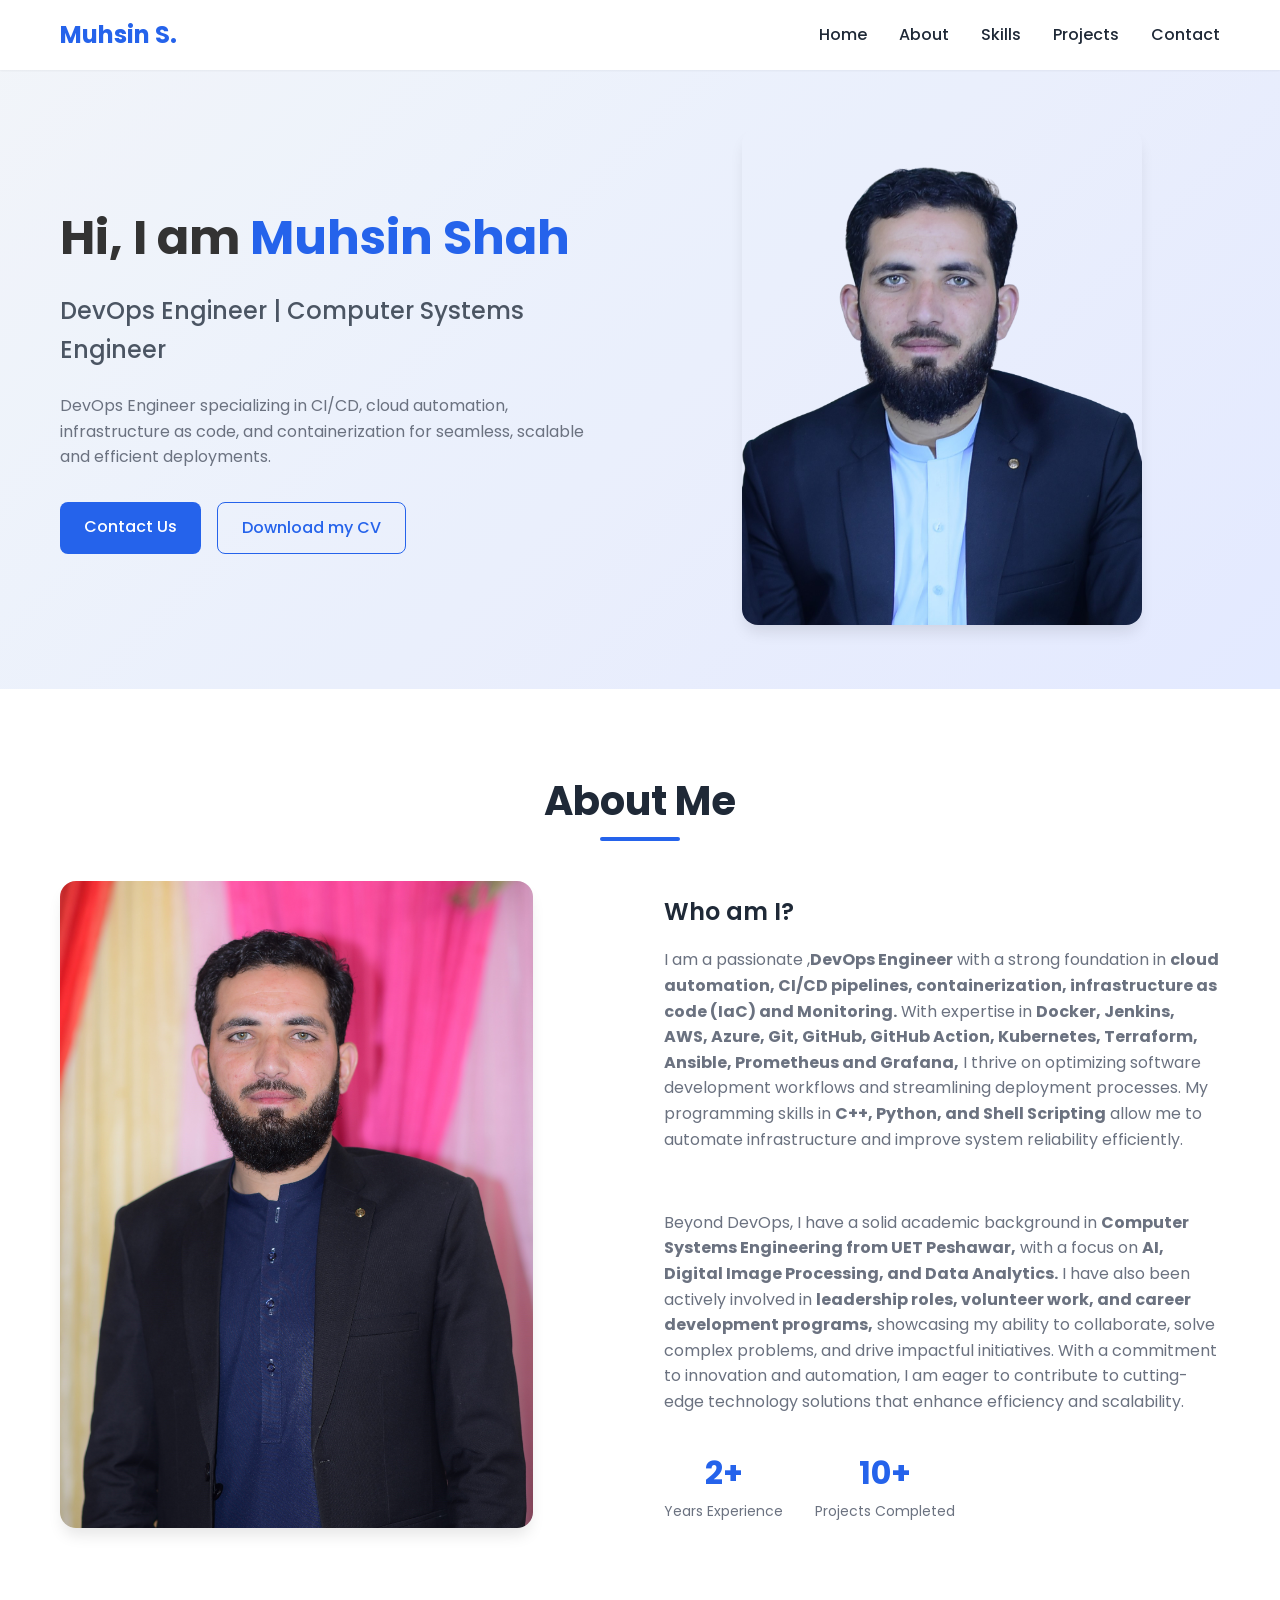
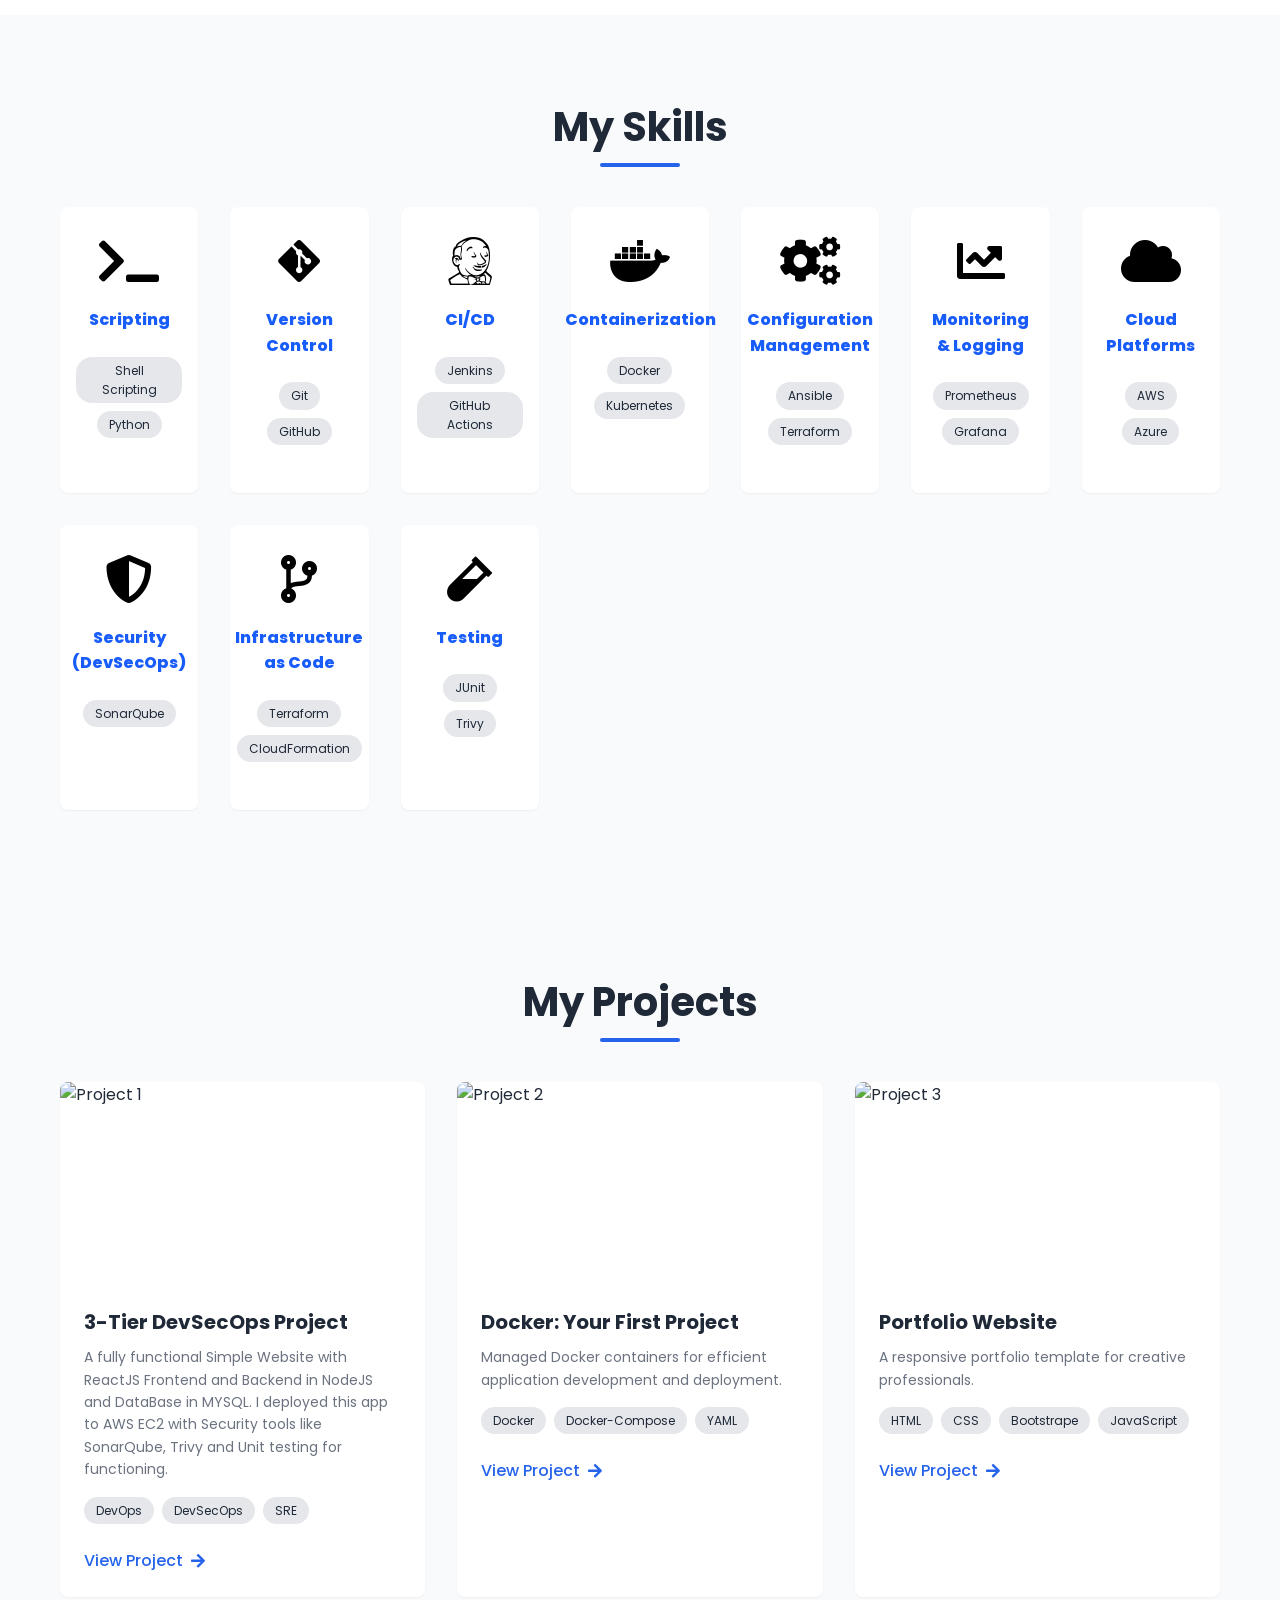
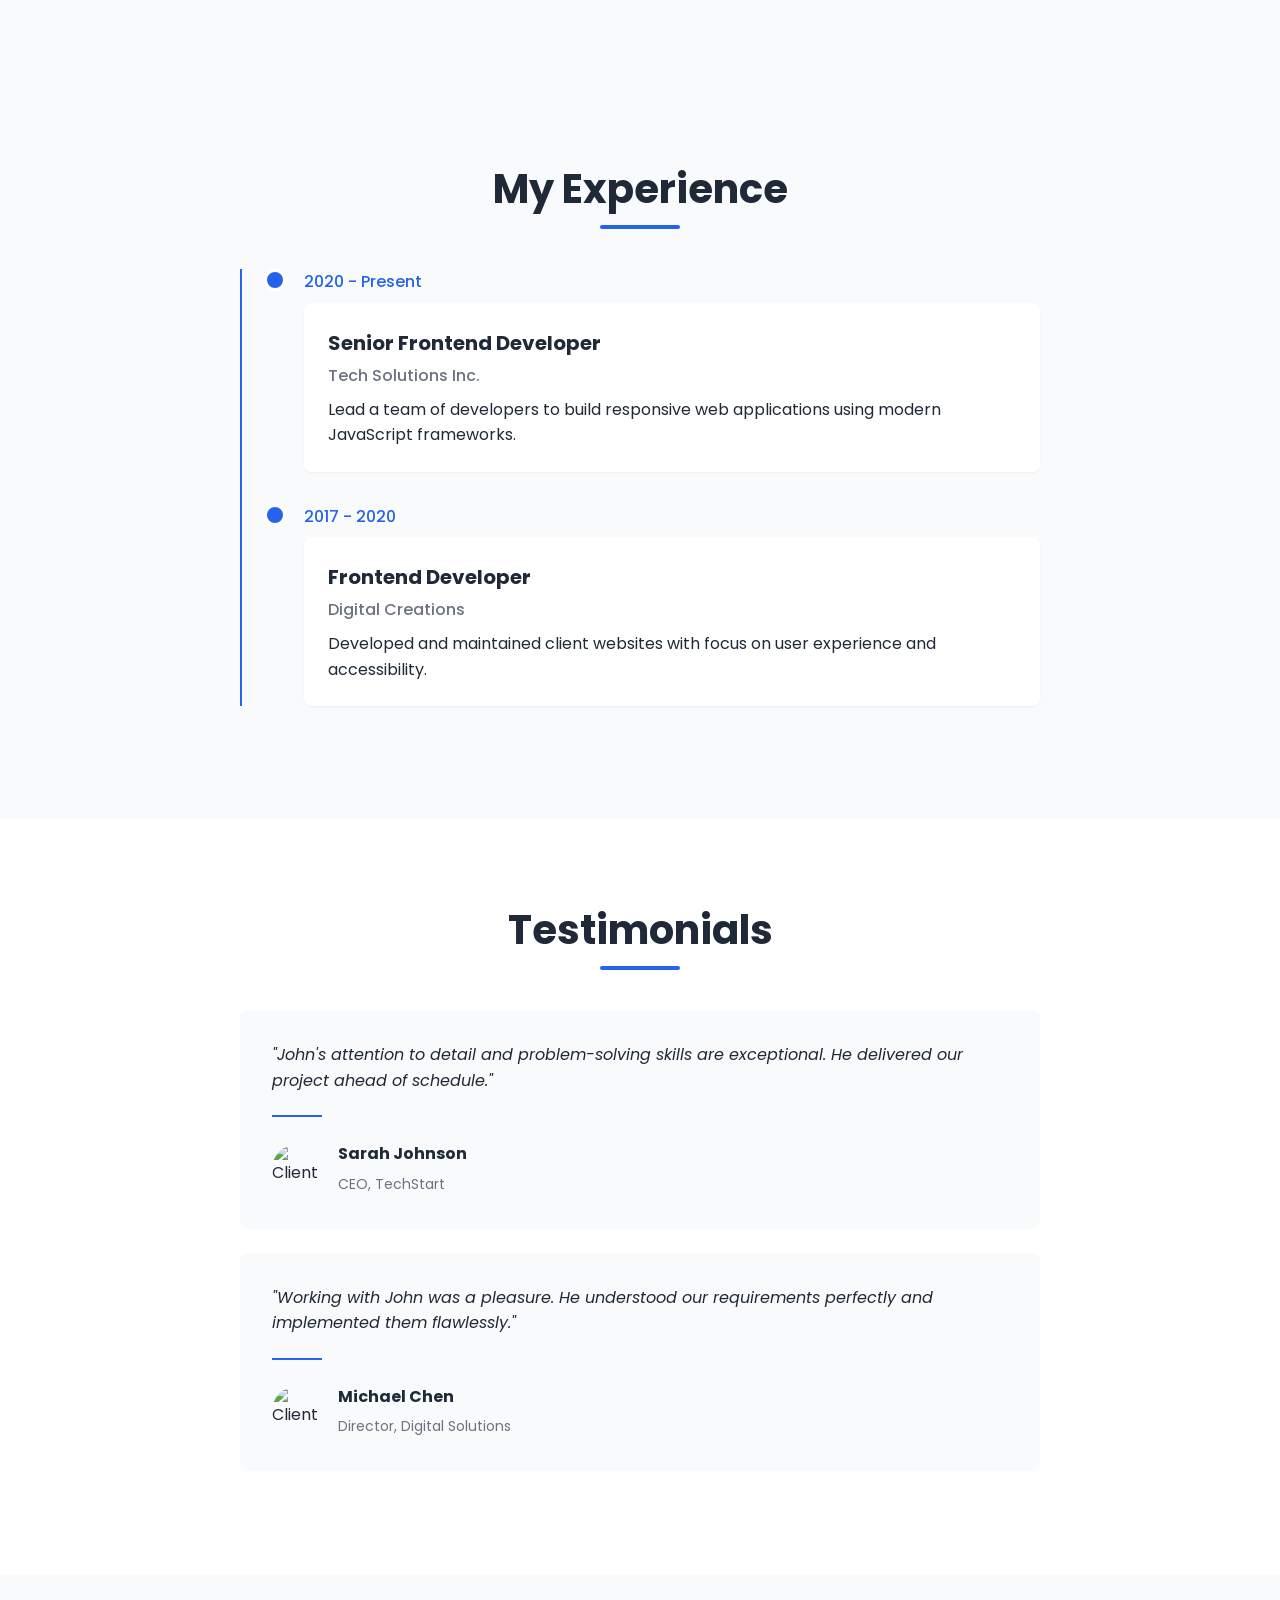
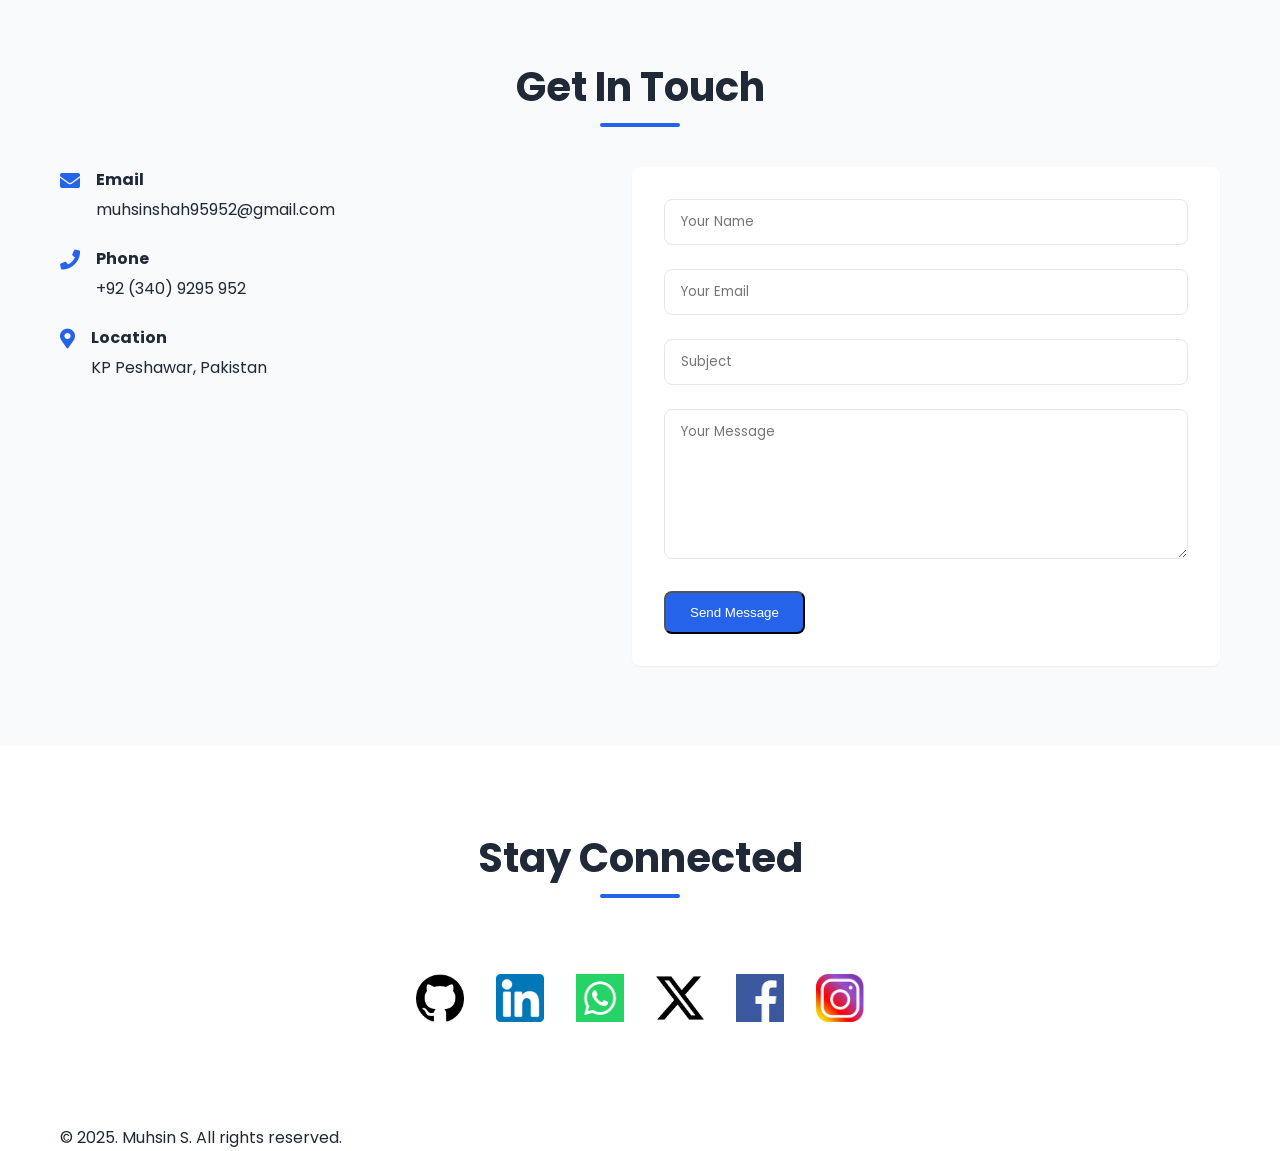
==== commit d9eaf7e1: "Update project tags in index.html" ====
--- a/index.html
+++ b/index.html
@@ -289,7 +289,9 @@
               <h3>Portfolio Website</h3>
               <p>A responsive portfolio template for creative professionals.</p>
               <div class="project-tags">
-                <span>HTML/CSS</span>
+                <span>HTML</span>
+                <span>CSS</span>
+                <span>Bootstrape</span>
                 <span>JavaScript</span>
               </div>
               <a href="#" class="project-link"
